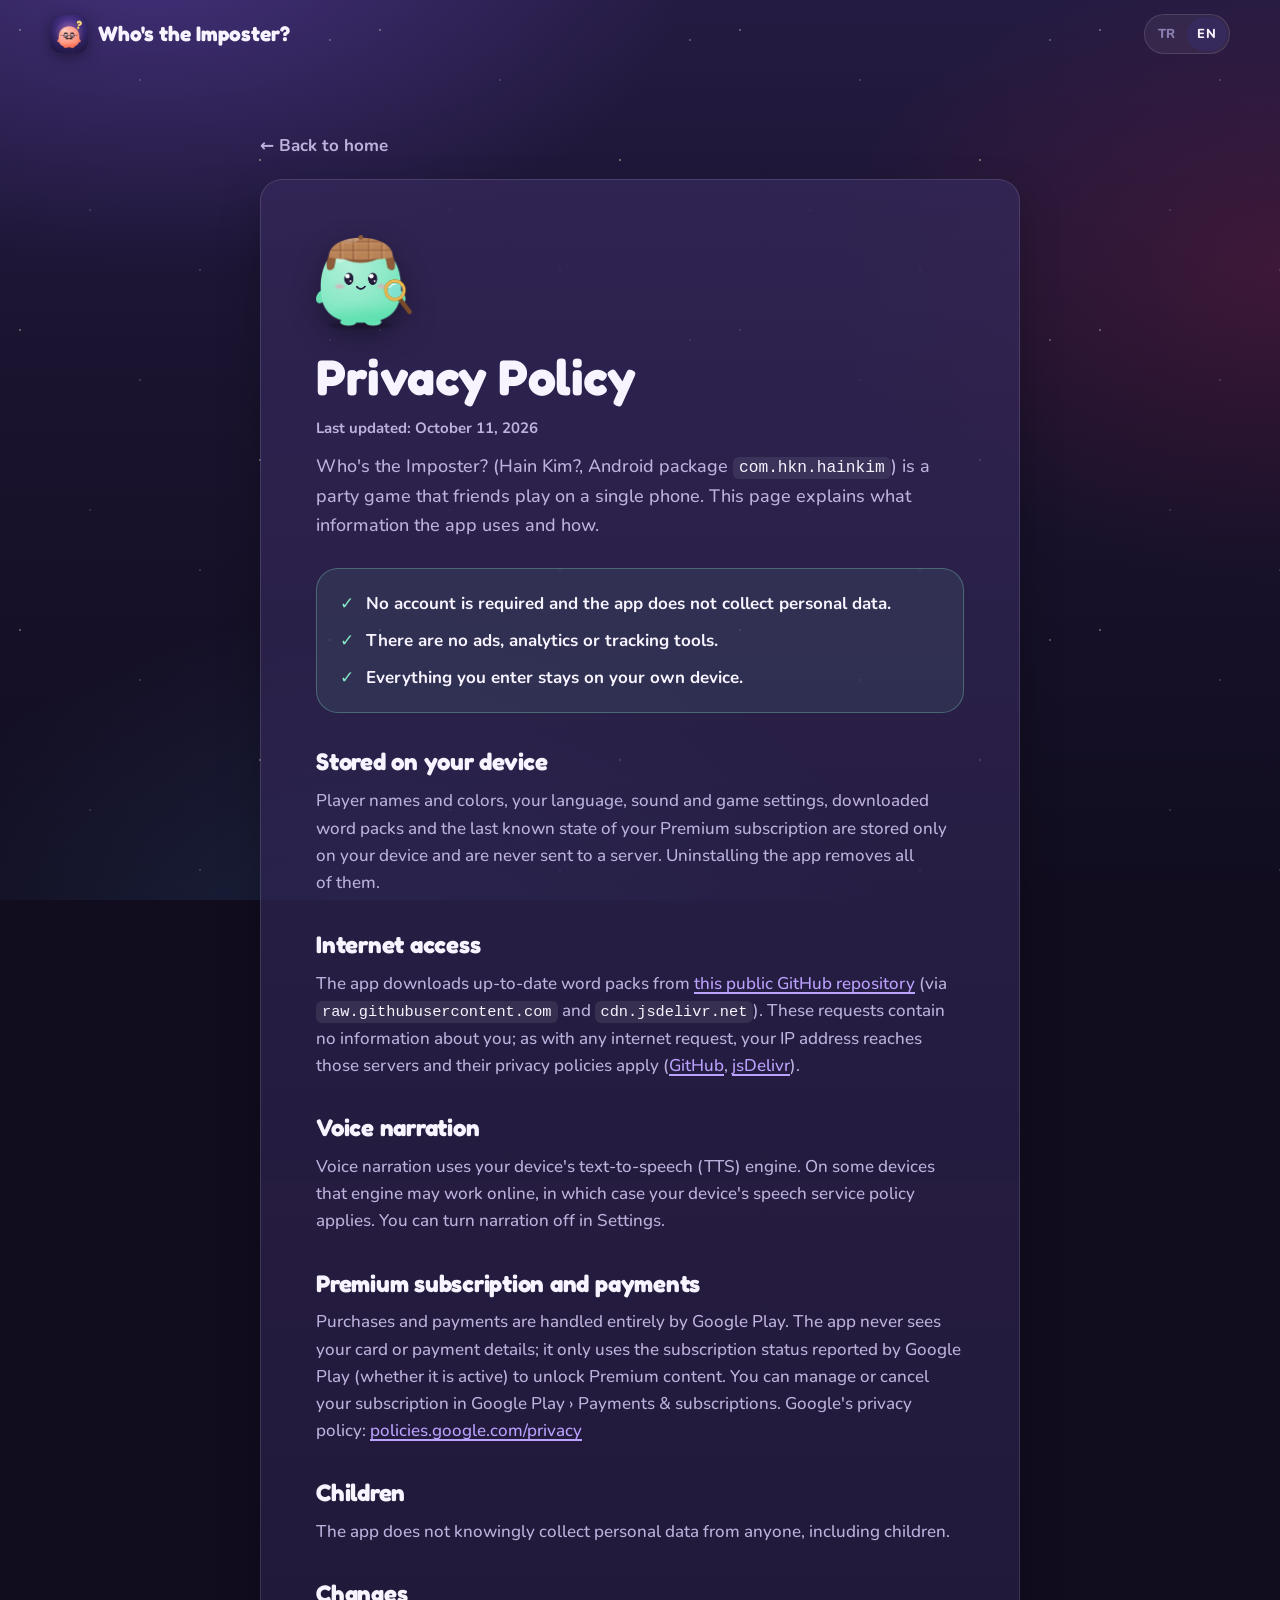
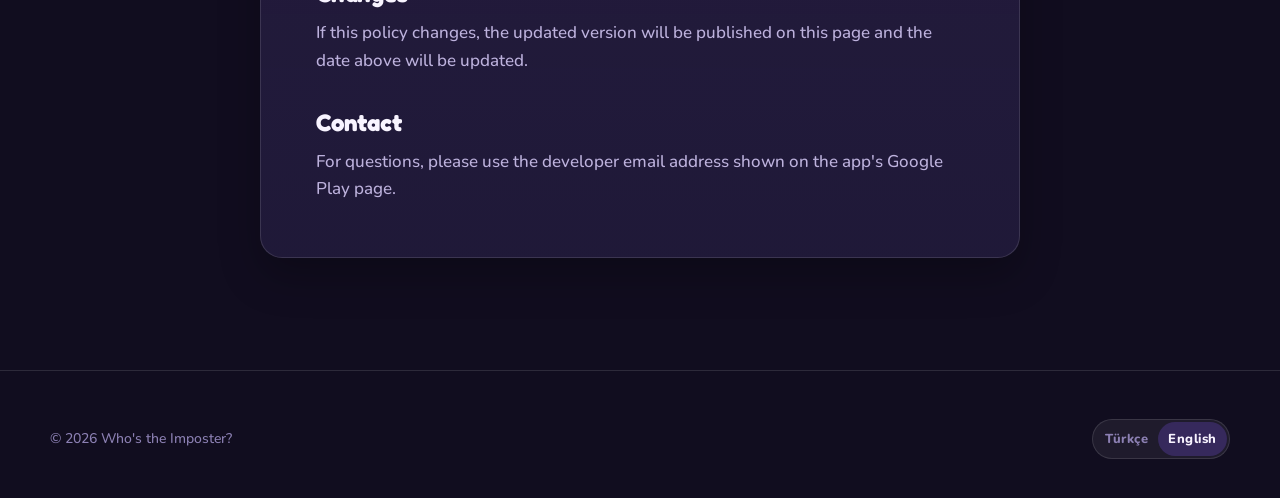
==== privacy/index.html @ 88e8c5e7 "Tanıtım sitesi: ana sayfa, gizlilik sayfası, TR/EN Co-Authored-By: Claude Opus 5.5 <noreply@anthropi" ====
<!doctype html>
<html lang="tr">
<head>
  <meta charset="utf-8">
  <meta name="viewport" content="width=device-width, initial-scale=1">
  <title>Gizlilik Politikası · Hain Kim?</title>
  <meta name="description" content="Hain Kim? (Who's the Imposter?) gizlilik politikası: hesap yok, reklam yok, takip yok; veriler yalnızca cihazınızda.">
  <meta name="theme-color" content="#19132e">
  <link rel="canonical" href="https://dumkof22.github.io/hainkim-kelimeler/privacy/">
  <link rel="icon" type="image/png" sizes="192x192" href="../assets/img/icon-192.png">
  <link rel="apple-touch-icon" href="../assets/img/icon-180.png">

  <!-- Dil seçimi: ana sayfadakiyle aynı (?lang= > kayıtlı tercih > tarayıcı dili). -->
  <script>
    (function () {
      var supported = ['tr', 'en'];
      var lang = new URLSearchParams(location.search).get('lang');
      if (supported.indexOf(lang) < 0) {
        try { lang = localStorage.getItem('hk-lang'); } catch (e) { lang = null; }
      }
      if (supported.indexOf(lang) < 0) {
        var prefs = navigator.languages || [navigator.language || ''];
        lang = prefs.some(function (l) { return /^tr\b/i.test(l); }) ? 'tr' : 'en';
      }
      var root = document.documentElement;
      root.classList.add('js');
      root.dataset.lang = lang;
      if (lang !== 'tr') root.classList.add('lang-pending');
    })();
  </script>

  <link rel="preconnect" href="https://fonts.googleapis.com">
  <link rel="preconnect" href="https://fonts.gstatic.com" crossorigin>
  <link rel="stylesheet" href="https://fonts.googleapis.com/css2?family=Fredoka:wght@500;600;700&family=Nunito:wght@500;600;700;800&display=swap">
  <link rel="stylesheet" href="../assets/css/base.css">
  <link rel="stylesheet" href="../assets/css/components.css">
  <link rel="stylesheet" href="../assets/css/privacy.css">
  <script type="module" src="../assets/js/main.js"></script>
</head>
<body data-title-key="privacyMetaTitle">
  <a class="skip-link" href="#main" data-i18n="skip">İçeriğe geç</a>

  <header class="nav" id="nav">
    <div class="container nav__inner">
      <a class="brand" href="../">
        <img src="../assets/img/icon-192.png" alt="" width="38" height="38">
        <span data-i18n="appName">Hain Kim?</span>
      </a>
      <div class="nav__actions">
        <div class="lang-switch" role="group" aria-label="Dil" data-i18n-attr="aria-label:langLabel">
          <button type="button" data-lang="tr" aria-pressed="true">TR</button>
          <button type="button" data-lang="en" aria-pressed="false">EN</button>
        </div>
      </div>
    </div>
  </header>

  <main id="main" class="container policy-wrap">
    <a class="policy__back" href="../" data-i18n="privacyBack">← Ana sayfaya dön</a>

    <!-- Metin PRIVACY.md ile aynı; birini değiştirirken diğerini de güncelleyin. -->
    <article class="card policy" lang="tr">
      <img class="policy__mascot" src="../assets/img/mascots/detective.webp" alt="" width="390" height="395">
      <h1>Gizlilik Politikası</h1>
      <p class="policy__updated">Son güncelleme: 11 Ekim 2026</p>
      <p class="policy__intro">Hain Kim? (Android paket adı <code>com.hkn.hainkim</code>), arkadaş gruplarının tek bir telefonla oynadığı bir parti oyunudur. Bu sayfa, uygulamanın hangi bilgileri nasıl kullandığını açıklar.</p>

      <ul class="policy__summary">
        <li>Hesap oluşturmanız gerekmez; uygulama sizden kişisel veri toplamaz.</li>
        <li>Reklam, analiz (analytics) ya da takip aracı yoktur.</li>
        <li>Girdiğiniz her şey yalnızca kendi cihazınızda kalır.</li>
      </ul>

      <h2>Cihazınızda saklananlar</h2>
      <p>Oyuncu adları ve renkleri, seçtiğiniz dil, ses ve oyun ayarları, indirilen kelime paketleri ve Premium aboneliğinizin son bilinen durumu yalnızca cihazınızda saklanır; hiçbir sunucuya gönderilmez. Uygulamayı silmek bu bilgilerin tamamını kaldırır.</p>

      <h2>İnternet bağlantısı</h2>
      <p>Uygulama güncel kelime paketlerini <a href="https://github.com/dumkof22/hainkim-kelimeler">herkese açık GitHub deposundan</a> (<code>raw.githubusercontent.com</code> ve <code>cdn.jsdelivr.net</code> üzerinden) indirir. Bu istekler sizinle ilgili hiçbir bilgi içermez; ancak her internet isteğinde olduğu gibi IP adresiniz bu sunuculara ulaşır ve onların gizlilik politikaları geçerlidir (<a href="https://docs.github.com/site-policy/privacy-policies/github-general-privacy-statement">GitHub</a>, <a href="https://www.jsdelivr.com/terms/privacy-policy-jsdelivr-net">jsDelivr</a>).</p>

      <h2>Sesli anlatım</h2>
      <p>Sesli anlatım, cihazınızdaki metin okuma (TTS) motorunu kullanır. Bazı cihazlarda bu motor internet üzerinden çalışabilir; bu durumda cihazınızın ses hizmetinin politikası geçerlidir. Sesli anlatımı Ayarlar'dan kapatabilirsiniz.</p>

      <h2>Premium abonelik ve ödemeler</h2>
      <p>Satın alma ve ödemeler tamamen Google Play tarafından işlenir. Uygulama kart ya da ödeme bilgilerinizi görmez; yalnızca Google Play'in bildirdiği abonelik durumunu (etkin olup olmadığını) kullanarak Premium içeriği açar. Aboneliğinizi Google Play › Ödemeler ve abonelikler bölümünden yönetebilir veya iptal edebilirsiniz. Google'ın gizlilik politikası: <a href="https://policies.google.com/privacy">policies.google.com/privacy</a></p>

      <h2>Çocuklar</h2>
      <p>Uygulama kimseden, çocuklar dahil, bilerek kişisel veri toplamaz.</p>

      <h2>Değişiklikler</h2>
      <p>Bu politika değişirse güncel hali bu sayfada yayımlanır ve yukarıdaki tarih yenilenir.</p>

      <h2>İletişim</h2>
      <p>Sorularınız için Google Play'deki uygulama sayfasında yer alan geliştirici e-posta adresine yazabilirsiniz.</p>
    </article>

    <article class="card policy" lang="en">
      <img class="policy__mascot" src="../assets/img/mascots/detective.webp" alt="" width="390" height="395">
      <h1>Privacy Policy</h1>
      <p class="policy__updated">Last updated: October 11, 2026</p>
      <p class="policy__intro">Who's the Imposter? (Hain Kim?, Android package <code>com.hkn.hainkim</code>) is a party game that friends play on a single phone. This page explains what information the app uses and how.</p>

      <ul class="policy__summary">
        <li>No account is required and the app does not collect personal data.</li>
        <li>There are no ads, analytics or tracking tools.</li>
        <li>Everything you enter stays on your own device.</li>
      </ul>

      <h2>Stored on your device</h2>
      <p>Player names and colors, your language, sound and game settings, downloaded word packs and the last known state of your Premium subscription are stored only on your device and are never sent to a server. Uninstalling the app removes all of them.</p>

      <h2>Internet access</h2>
      <p>The app downloads up-to-date word packs from <a href="https://github.com/dumkof22/hainkim-kelimeler">this public GitHub repository</a> (via <code>raw.githubusercontent.com</code> and <code>cdn.jsdelivr.net</code>). These requests contain no information about you; as with any internet request, your IP address reaches those servers and their privacy policies apply (<a href="https://docs.github.com/site-policy/privacy-policies/github-general-privacy-statement">GitHub</a>, <a href="https://www.jsdelivr.com/terms/privacy-policy-jsdelivr-net">jsDelivr</a>).</p>

      <h2>Voice narration</h2>
      <p>Voice narration uses your device's text-to-speech (TTS) engine. On some devices that engine may work online, in which case your device's speech service policy applies. You can turn narration off in Settings.</p>

      <h2>Premium subscription and payments</h2>
      <p>Purchases and payments are handled entirely by Google Play. The app never sees your card or payment details; it only uses the subscription status reported by Google Play (whether it is active) to unlock Premium content. You can manage or cancel your subscription in Google Play › Payments &amp; subscriptions. Google's privacy policy: <a href="https://policies.google.com/privacy">policies.google.com/privacy</a></p>

      <h2>Children</h2>
      <p>The app does not knowingly collect personal data from anyone, including children.</p>

      <h2>Changes</h2>
      <p>If this policy changes, the updated version will be published on this page and the date above will be updated.</p>

      <h2>Contact</h2>
      <p>For questions, please use the developer email address shown on the app's Google Play page.</p>
    </article>
  </main>

  <footer class="footer">
    <div class="container footer__bottom">
      <span>© 2026 <span data-i18n="appName">Hain Kim?</span></span>
      <div class="lang-switch" role="group" aria-label="Dil" data-i18n-attr="aria-label:langLabel">
        <button type="button" data-lang="tr" aria-pressed="true">Türkçe</button>
        <button type="button" data-lang="en" aria-pressed="false">English</button>
      </div>
    </div>
  </footer>
</body>
</html>
---- assets/css/base.css ----
/* Hain Kim? — temel stiller: renkler, yazı tipleri, zemin, butonlar.
   Renkler uygulamanın paletinden (lib/core/theme/app_colors.dart). */

:root {
  color-scheme: dark;

  --ink: #110d1f;
  --night: #19132e;
  --dusk: #241b42;
  --surface: #2a2149;
  --surface-high: #36295c;
  --outline: rgba(255, 255, 255, 0.12);
  --outline-strong: rgba(255, 255, 255, 0.2);

  --text: #f8f4ff;
  --muted: #bdb2dd;
  --faint: #8c80b3;
  --face-ink: #241b3a;

  --peach: #ff9a85;
  --peach-deep: #f2617a;
  --lilac: #bba2ff;
  --lilac-deep: #8b6cf0;
  --mint: #86e8c4;
  --mint-deep: #34c08f;
  --butter: #ffdc85;
  --butter-deep: #f2b33d;
  --sky: #94d6ff;
  --sky-deep: #4f9fef;
  --rose: #ff86a3;
  --blood: #f0506e;
  --blood-deep: #b21f45;
  --moon: #fff0c7;

  --title-gradient: linear-gradient(90deg, var(--peach), var(--butter) 50%, var(--lilac));

  --font-display: "Fredoka", "Nunito", system-ui, sans-serif;
  --font-body: "Nunito", system-ui, -apple-system, "Segoe UI", sans-serif;

  --radius-sm: 12px;
  --radius: 22px;
  --radius-lg: 32px;
  --gutter: clamp(16px, 4vw, 40px);
  --max: 1180px;
  --nav-h: 68px;
}

*,
*::before,
*::after {
  box-sizing: border-box;
}

html {
  scroll-behavior: smooth;
  scroll-padding-top: calc(var(--nav-h) + 12px);
  -webkit-text-size-adjust: 100%;
}

body {
  margin: 0;
  min-height: 100vh;
  background: var(--ink);
  color: var(--text);
  font-family: var(--font-body);
  font-size: 17px;
  font-weight: 500;
  line-height: 1.6;
  overflow-x: hidden;
  -webkit-font-smoothing: antialiased;
}

/* Gece gökyüzü: renkli sis + iki katman yıldız (biri hafifçe parıldar). */
body::before,
body::after {
  content: "";
  position: fixed;
  inset: 0;
  z-index: -1;
  pointer-events: none;
}

body::before {
  background:
    radial-gradient(60vw 50vh at 12% -5%, rgba(108, 76, 196, 0.42), transparent 70%),
    radial-gradient(50vw 50vh at 100% 30%, rgba(178, 31, 69, 0.22), transparent 70%),
    radial-gradient(60vw 60vh at 30% 110%, rgba(79, 159, 239, 0.16), transparent 70%),
    linear-gradient(180deg, var(--dusk) 0%, var(--night) 45%, var(--ink) 100%);
}

body::after {
  background-image:
    radial-gradient(1.2px 1.2px at 20px 30px, rgba(255, 255, 255, 0.7), transparent),
    radial-gradient(1px 1px at 140px 80px, rgba(255, 255, 255, 0.5), transparent),
    radial-gradient(1.4px 1.4px at 260px 160px, rgba(255, 240, 199, 0.8), transparent),
    radial-gradient(1px 1px at 90px 210px, rgba(255, 255, 255, 0.45), transparent),
    radial-gradient(1.2px 1.2px at 330px 40px, rgba(255, 255, 255, 0.6), transparent),
    radial-gradient(1px 1px at 200px 270px, rgba(187, 162, 255, 0.7), transparent);
  background-size: 360px 300px;
  animation: twinkle 6s ease-in-out infinite alternate;
}

@keyframes twinkle {
  from { opacity: 0.55; }
  to { opacity: 1; }
}

img {
  display: block;
  max-width: 100%;
  height: auto;
}

a {
  color: var(--lilac);
  text-decoration-thickness: 1.5px;
  text-underline-offset: 3px;
}

a:hover {
  color: var(--text);
}

:focus-visible {
  outline: 3px solid var(--butter);
  outline-offset: 3px;
  border-radius: 8px;
}

h1,
h2,
h3 {
  font-family: var(--font-display);
  font-weight: 700;
  line-height: 1.08;
  letter-spacing: -0.01em;
  margin: 0;
  text-wrap: balance;
}

p {
  margin: 0;
  text-wrap: pretty;
}

.container {
  width: 100%;
  max-width: calc(var(--max) + var(--gutter) * 2);
  margin-inline: auto;
  padding-inline: var(--gutter);
}

.gradient-text {
  background: var(--title-gradient);
  -webkit-background-clip: text;
  background-clip: text;
  color: transparent;
}

.skip-link {
  position: absolute;
  left: 12px;
  top: -60px;
  z-index: 100;
  padding: 10px 16px;
  border-radius: 999px;
  background: var(--butter);
  color: var(--face-ink);
  font-weight: 800;
}

.skip-link:focus {
  top: 12px;
}

.visually-hidden {
  position: absolute !important;
  width: 1px;
  height: 1px;
  overflow: hidden;
  clip: rect(0 0 0 0);
  white-space: nowrap;
}

/* ---------- Butonlar (uygulamadaki gibi alt kenarı kalın, basılınca iner) */

.btn {
  --btn-light: var(--peach);
  --btn-deep: var(--peach-deep);
  --btn-edge: #c4405d;
  display: inline-flex;
  align-items: center;
  justify-content: center;
  gap: 10px;
  min-height: 52px;
  padding: 0 24px;
  border: 0;
  border-radius: 999px;
  background: linear-gradient(180deg, var(--btn-light), var(--btn-deep));
  box-shadow: 0 5px 0 var(--btn-edge), 0 14px 30px rgba(242, 97, 122, 0.3);
  color: #fff;
  font-family: var(--font-display);
  font-size: 18px;
  font-weight: 600;
  line-height: 1;
  text-decoration: none;
  cursor: pointer;
  transition: transform 0.15s ease, box-shadow 0.15s ease, filter 0.15s ease;
}

.btn:hover {
  color: #fff;
  filter: brightness(1.06);
  transform: translateY(-1px);
}

.btn:active {
  transform: translateY(4px);
  box-shadow: 0 1px 0 var(--btn-edge), 0 6px 14px rgba(242, 97, 122, 0.25);
}

.btn svg {
  width: 20px;
  height: 20px;
  flex: none;
}

.btn--ghost {
  background: rgba(255, 255, 255, 0.06);
  box-shadow: inset 0 0 0 1.5px var(--outline-strong);
  color: var(--text);
}

.btn--ghost:hover {
  color: var(--text);
  background: rgba(255, 255, 255, 0.1);
}

.btn--ghost:active {
  box-shadow: inset 0 0 0 1.5px var(--outline-strong);
}

.btn--small {
  min-height: 40px;
  padding: 0 16px;
  font-size: 16px;
  box-shadow: 0 3px 0 var(--btn-edge);
}

.btn--small:active {
  transform: translateY(2px);
  box-shadow: 0 1px 0 var(--btn-edge);
}

/* ---------- Kaydırınca beliren bölümler (yalnızca JS varken gizlenir) */

.js .reveal {
  opacity: 0;
  transform: translateY(28px);
  transition: opacity 0.7s ease, transform 0.7s cubic-bezier(0.2, 0.8, 0.2, 1);
}

.js .reveal.is-visible {
  opacity: 1;
  transform: none;
}

/* İngilizce sayfa yüklenirken Türkçe metin bir an görünmesin; JS gelmezse
   1,2 sn sonra yine de açılır. */
html.lang-pending body {
  opacity: 0;
  animation: lang-fallback 0s linear 1.2s forwards;
}

@keyframes lang-fallback {
  to { opacity: 1; }
}

@media (prefers-reduced-motion: reduce) {
  html {
    scroll-behavior: auto;
  }

  *,
  *::before,
  *::after {
    animation-duration: 0.01ms !important;
    animation-iteration-count: 1 !important;
    transition-duration: 0.01ms !important;
  }

  .js .reveal {
    opacity: 1;
    transform: none;
  }
}
---- assets/css/components.css ----
/* Tekrar kullanılan parçalar: üst menü, dil seçici, telefon, çipler,
   bölüm başlıkları, maskotlar, alt bilgi. */

/* ---------- Üst menü */

.nav {
  position: sticky;
  top: 0;
  z-index: 50;
  height: var(--nav-h);
  transition: background-color 0.25s ease, box-shadow 0.25s ease;
}

.nav.is-scrolled {
  background: rgba(17, 13, 31, 0.78);
  box-shadow: 0 1px 0 var(--outline);
  -webkit-backdrop-filter: blur(14px) saturate(140%);
  backdrop-filter: blur(14px) saturate(140%);
}

.nav__inner {
  display: flex;
  align-items: center;
  gap: 20px;
  height: 100%;
}

.brand {
  display: inline-flex;
  align-items: center;
  gap: 10px;
  color: var(--text);
  text-decoration: none;
  font-family: var(--font-display);
  font-size: 21px;
  font-weight: 700;
  white-space: nowrap;
}

.brand img {
  width: 38px;
  height: 38px;
  border-radius: 11px;
  box-shadow: 0 4px 14px rgba(0, 0, 0, 0.35);
}

.nav__menu {
  margin-left: auto;
}

.nav__links {
  display: flex;
  gap: 4px;
  margin: 0;
  padding: 0;
  list-style: none;
}

.nav__links a {
  display: block;
  padding: 8px 12px;
  border-radius: 999px;
  color: var(--muted);
  font-weight: 700;
  font-size: 15px;
  text-decoration: none;
  transition: color 0.2s ease, background-color 0.2s ease;
}

.nav__links a:hover {
  color: var(--text);
  background: rgba(255, 255, 255, 0.06);
}

.nav__actions {
  display: flex;
  align-items: center;
  gap: 10px;
}

.brand + .nav__actions {
  margin-left: auto;
}

@media (max-width: 900px) {
  .nav__menu {
    display: none;
  }

  .nav__actions {
    margin-left: auto;
  }
}

@media (max-width: 480px) {
  .brand span {
    display: none;
  }

  .nav .btn--small {
    padding: 0 14px;
  }
}

/* ---------- Dil seçici */

.lang-switch {
  display: inline-flex;
  padding: 3px;
  border-radius: 999px;
  background: rgba(255, 255, 255, 0.06);
  box-shadow: inset 0 0 0 1px var(--outline);
}

.lang-switch button {
  min-width: 40px;
  min-height: 34px;
  padding: 0 10px;
  border: 0;
  border-radius: 999px;
  background: transparent;
  color: var(--faint);
  font: 800 13px/1 var(--font-body);
  letter-spacing: 0.04em;
  cursor: pointer;
  transition: color 0.2s ease, background-color 0.2s ease;
}

.lang-switch button:hover {
  color: var(--text);
}

.lang-switch button[aria-pressed="true"] {
  background: var(--surface-high);
  color: var(--text);
}

/* ---------- Telefon çerçevesi (ekran görüntüleri çerçevesiz üretilir) */

.phone {
  position: relative;
  width: var(--phone-w, 300px);
  max-width: 100%;
  aspect-ratio: 412 / 892;
  padding: calc(var(--phone-w, 300px) * 0.034);
  border-radius: calc(var(--phone-w, 300px) * 0.16);
  background: #0c0916;
  box-shadow:
    inset 0 0 0 2px rgba(187, 162, 255, 0.35),
    0 0 80px rgba(139, 108, 240, 0.32),
    0 30px 60px rgba(0, 0, 0, 0.55);
}

.phone__screen {
  position: relative;
  width: 100%;
  height: 100%;
  overflow: hidden;
  border-radius: calc(var(--phone-w, 300px) * 0.125);
  background: var(--night);
}

.phone__screen img {
  position: absolute;
  inset: 0;
  width: 100%;
  height: 100%;
  object-fit: cover;
  transition: opacity 0.5s ease, transform 0.6s ease;
}

.phone__screen img:not(.is-active) {
  opacity: 0;
  transform: scale(1.03);
}

/* Ön kamera deliği */
.phone__screen::after {
  content: "";
  position: absolute;
  top: 1.3%;
  left: 50%;
  width: 3%;
  aspect-ratio: 1;
  border-radius: 50%;
  background: #000;
  transform: translateX(-50%);
  z-index: 2;
}

.phone-dots {
  display: flex;
  justify-content: center;
  gap: 8px;
  margin-top: 22px;
}

.phone-dots button {
  width: 10px;
  height: 10px;
  padding: 0;
  border: 0;
  border-radius: 999px;
  background: var(--outline-strong);
  cursor: pointer;
  transition: width 0.3s ease, background-color 0.3s ease;
}

.phone-dots button[aria-current="true"] {
  width: 28px;
  background: var(--accent, var(--peach));
}

/* ---------- Bölüm başlığı */

.section {
  position: relative;
  padding-block: clamp(64px, 9vw, 112px);
}

.section-head {
  max-width: 720px;
  margin: 0 auto clamp(40px, 6vw, 64px);
  text-align: center;
}

.section-head h2 {
  font-size: clamp(34px, 5vw, 56px);
}

.section-head p {
  margin-top: 16px;
  color: var(--muted);
  font-size: clamp(17px, 1.6vw, 19px);
}

.eyebrow {
  display: inline-flex;
  align-items: center;
  gap: 8px;
  margin-bottom: 18px;
  padding: 7px 14px;
  border-radius: 999px;
  background: rgba(255, 220, 133, 0.1);
  box-shadow: inset 0 0 0 1px rgba(255, 220, 133, 0.28);
  color: var(--butter);
  font-size: 13px;
  font-weight: 800;
  letter-spacing: 0.08em;
  text-transform: uppercase;
}

/* ---------- Çipler ve kartlar */

.chip {
  display: inline-flex;
  align-items: center;
  gap: 6px;
  padding: 6px 12px;
  border-radius: 999px;
  background: rgba(255, 255, 255, 0.07);
  box-shadow: inset 0 0 0 1px var(--outline);
  color: var(--muted);
  font-size: 14px;
  font-weight: 700;
  white-space: nowrap;
}

.card {
  position: relative;
  border-radius: var(--radius);
  background: linear-gradient(180deg, rgba(54, 41, 92, 0.72), rgba(42, 33, 73, 0.6));
  box-shadow: inset 0 0 0 1px var(--outline), 0 18px 40px rgba(0, 0, 0, 0.25);
}

/* ---------- Maskotlar: hafifçe süzülür */

.mascot {
  position: absolute;
  width: var(--size, 140px);
  filter: drop-shadow(0 16px 22px rgba(0, 0, 0, 0.4));
  animation: float 5s ease-in-out infinite;
  animation-delay: var(--delay, 0s);
  pointer-events: none;
  user-select: none;
}

@keyframes float {
  0%,
  100% { translate: 0 0; rotate: var(--tilt, 0deg); }
  50% { translate: 0 -12px; rotate: calc(var(--tilt, 0deg) * -0.4); }
}

/* ---------- Alt bilgi */

.footer {
  padding-block: 48px 40px;
  border-top: 1px solid var(--outline);
  color: var(--faint);
  font-size: 15px;
}

.footer__inner {
  display: grid;
  grid-template-columns: 1.4fr 1fr;
  gap: 32px;
  align-items: start;
}

.footer__tagline {
  max-width: 380px;
  margin-top: 12px;
}

.footer__links {
  display: flex;
  flex-wrap: wrap;
  justify-content: flex-end;
  gap: 8px 22px;
  margin: 0;
  padding: 0;
  list-style: none;
}

.footer__links a {
  color: var(--muted);
  font-weight: 700;
  text-decoration: none;
}

.footer__links a:hover {
  color: var(--text);
}

.footer__bottom {
  display: flex;
  flex-wrap: wrap;
  justify-content: space-between;
  align-items: center;
  gap: 16px;
  margin-top: 36px;
  padding-top: 24px;
  border-top: 1px solid var(--outline);
  font-size: 14px;
}

@media (max-width: 720px) {
  .footer__inner {
    grid-template-columns: 1fr;
  }

  .footer__links {
    justify-content: flex-start;
  }
}
---- assets/css/privacy.css ----
/* Gizlilik politikası sayfası: okunaklı, tek sütun metin. */

.policy-wrap {
  display: flex;
  flex-direction: column;
  align-items: center;
  padding-block: clamp(32px, 6vw, 64px) clamp(64px, 9vw, 112px);
}

.policy {
  width: 100%;
  max-width: 760px;
  margin-inline: auto;
  padding: clamp(28px, 5vw, 56px);
}

/* JS varken yalnızca seçili dil görünür; yoksa iki dil alt alta. */
.js[data-lang="tr"] .policy[lang="en"],
.js[data-lang="en"] .policy[lang="tr"] {
  display: none;
}

html:not(.js) .policy + .policy {
  margin-top: 32px;
}

.policy__mascot {
  width: 96px;
  margin-bottom: 18px;
  filter: drop-shadow(0 10px 14px rgba(0, 0, 0, 0.35));
}

.policy h1 {
  font-size: clamp(34px, 5vw, 50px);
}

.policy__updated {
  margin-top: 10px;
  color: var(--faint);
  font-size: 15px;
  font-weight: 700;
}

.policy__intro {
  margin-top: 22px;
  color: var(--muted);
  font-size: 18px;
}

.policy__summary {
  display: grid;
  gap: 10px;
  margin: 28px 0 8px;
  padding: 22px 24px;
  border-radius: var(--radius);
  background: rgba(134, 232, 196, 0.08);
  box-shadow: inset 0 0 0 1px rgba(134, 232, 196, 0.3);
  list-style: none;
}

.policy__summary li {
  display: flex;
  gap: 12px;
  font-weight: 700;
}

.policy__summary li::before {
  content: "✓";
  flex: none;
  color: var(--mint);
  font-weight: 800;
}

.policy h2 {
  margin-top: 36px;
  font-size: 24px;
  color: var(--text);
}

.policy p {
  margin-top: 12px;
  color: var(--muted);
}

.policy code {
  padding: 2px 6px;
  border-radius: 6px;
  background: rgba(255, 255, 255, 0.08);
  color: var(--text);
  font-size: 0.9em;
}

.policy__back {
  width: min(100%, 760px);
  margin-bottom: 20px;
  color: var(--muted);
  font-weight: 700;
  text-decoration: none;
}

.policy__back:hover {
  color: var(--text);
}

.footer > .footer__bottom {
  margin-top: 0;
  padding-top: 0;
  border-top: 0;
}
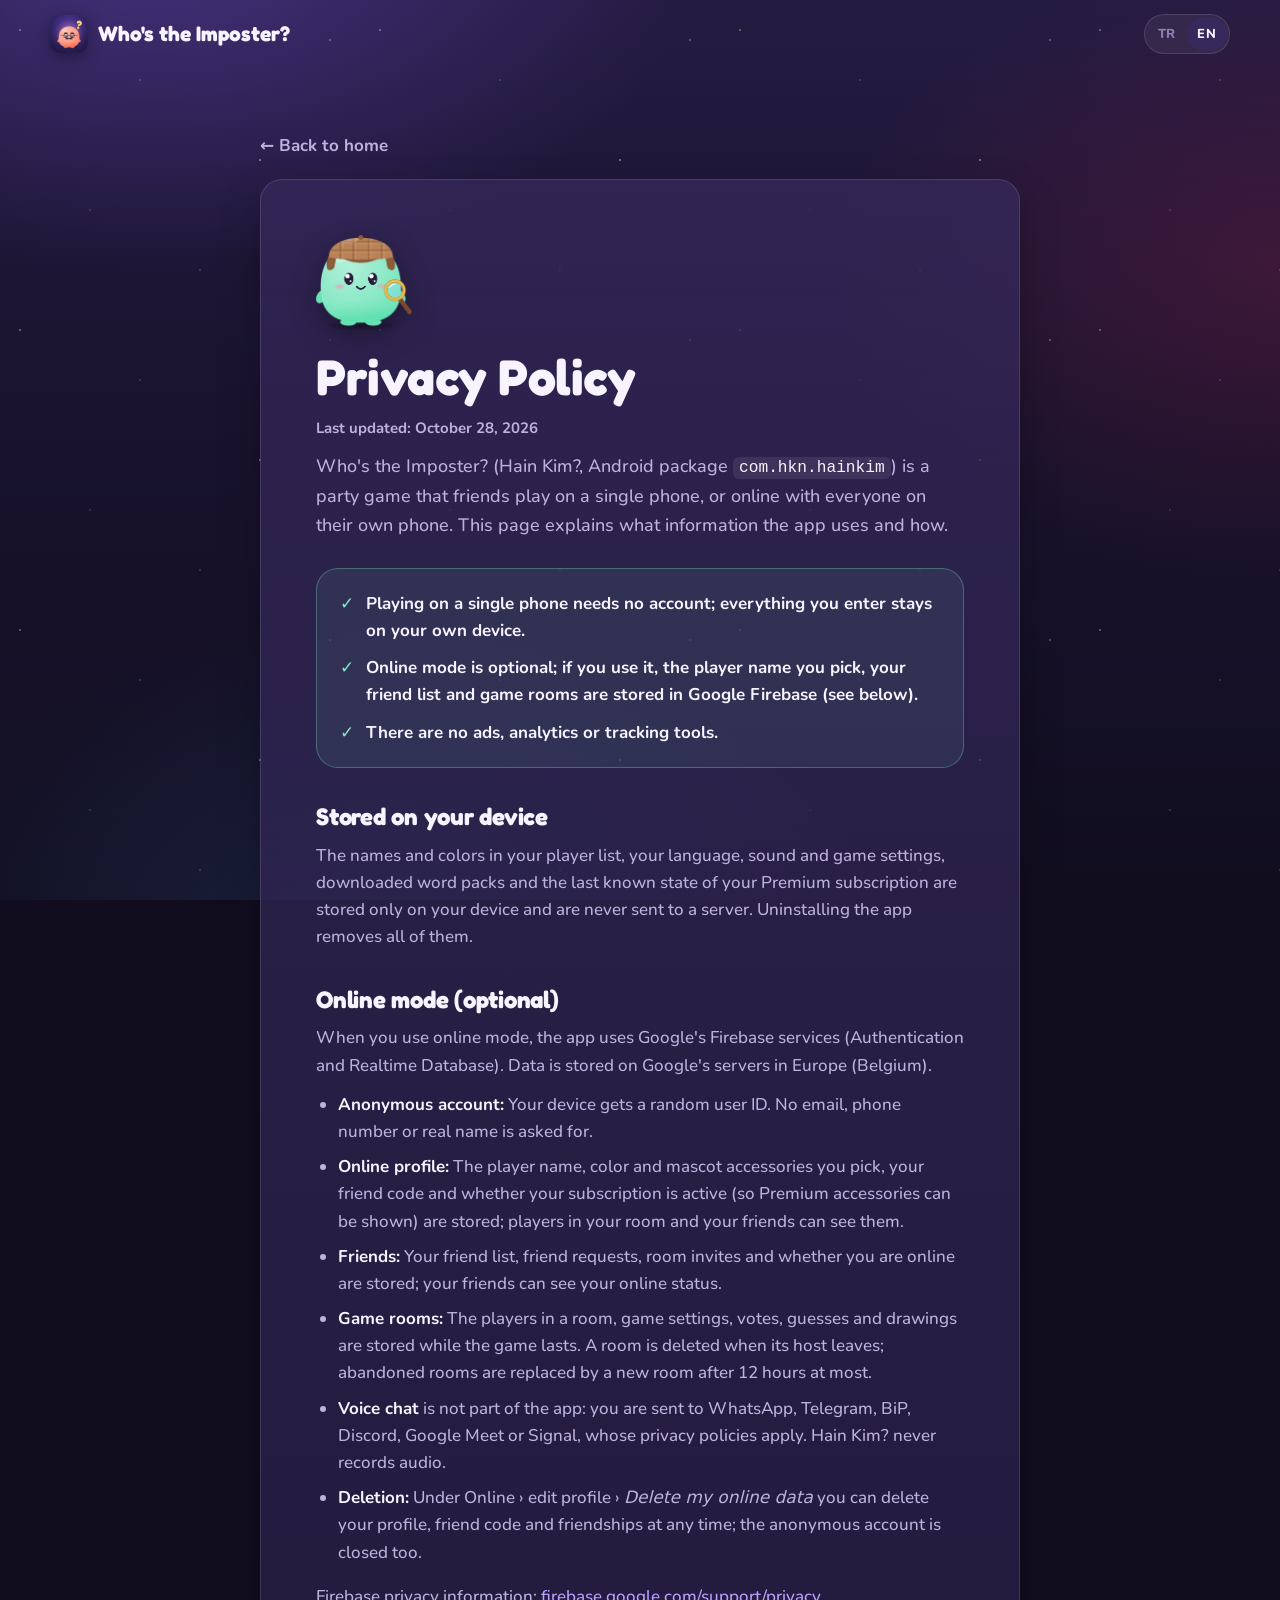
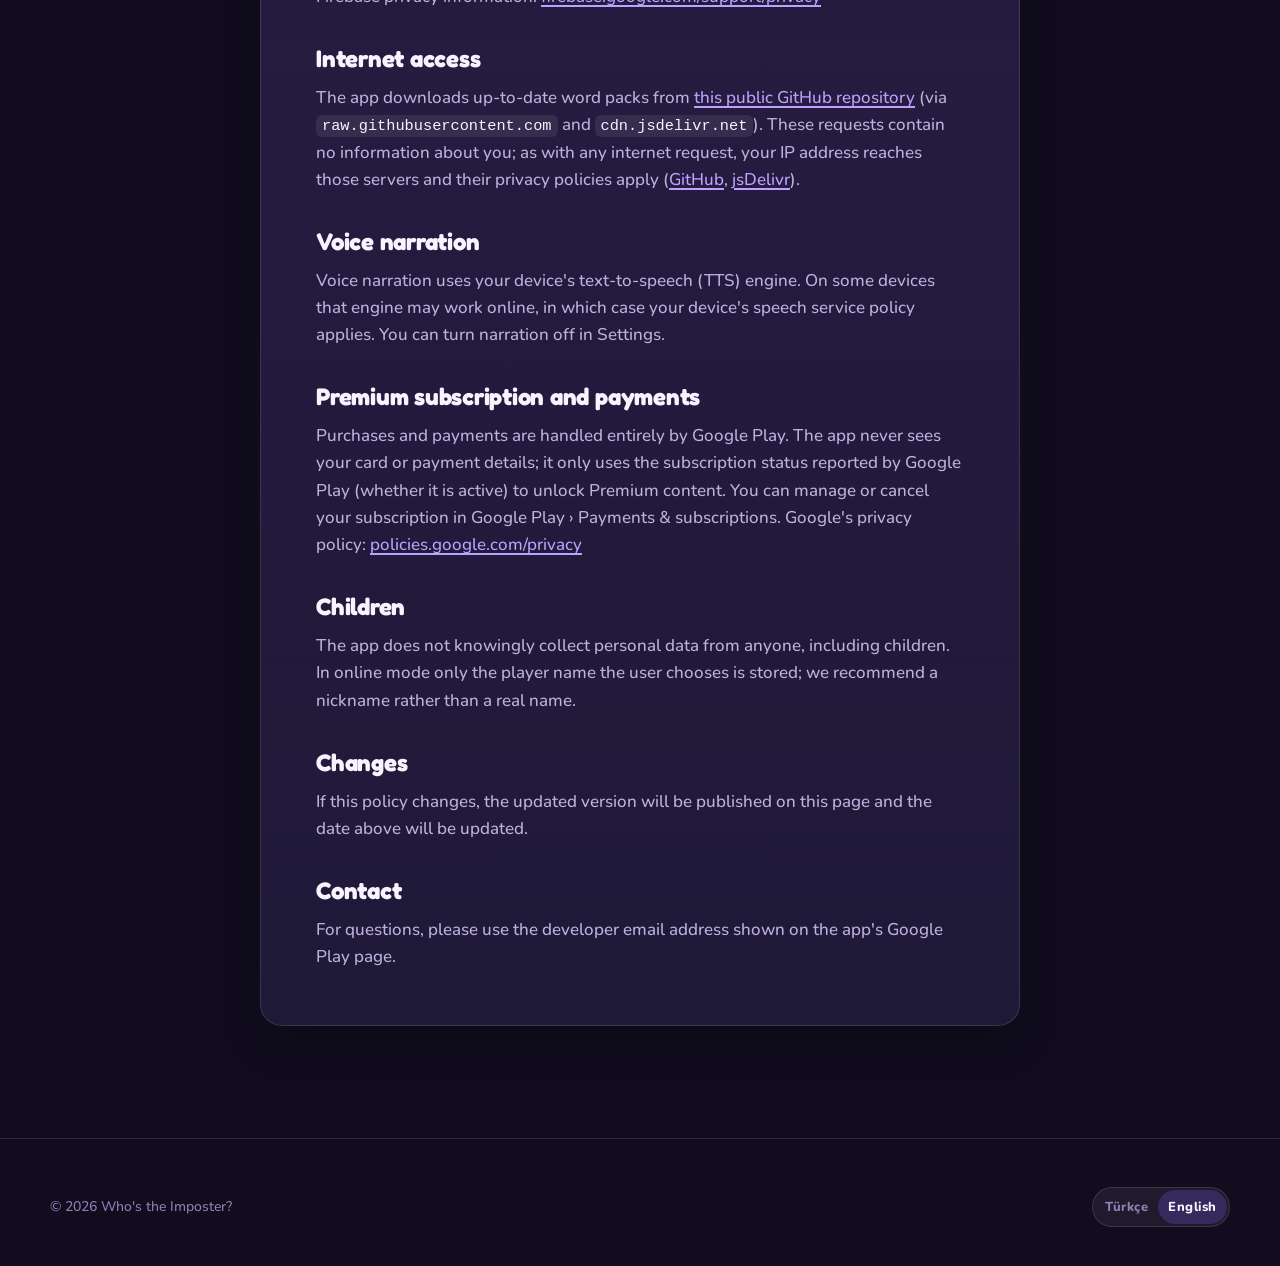
==== commit 2100d946: "Gizlilik politikası: online mod (Firebase) eklendi Co-Authored-By: Claude Opus 5.5 <noreply@anthropi" ====
--- a/privacy/index.html
+++ b/privacy/index.html
@@ -62,17 +62,29 @@
     <article class="card policy" lang="tr">
       <img class="policy__mascot" src="../assets/img/mascots/detective.webp" alt="" width="390" height="395">
       <h1>Gizlilik Politikası</h1>
-      <p class="policy__updated">Son güncelleme: 11 Ekim 2026</p>
-      <p class="policy__intro">Hain Kim? (Android paket adı <code>com.hkn.hainkim</code>), arkadaş gruplarının tek bir telefonla oynadığı bir parti oyunudur. Bu sayfa, uygulamanın hangi bilgileri nasıl kullandığını açıklar.</p>
+      <p class="policy__updated">Son güncelleme: 28 Ekim 2026</p>
+      <p class="policy__intro">Hain Kim? (Android paket adı <code>com.hkn.hainkim</code>), arkadaş gruplarının tek bir telefonla ya da online olarak herkesin kendi telefonundan oynadığı bir parti oyunudur. Bu sayfa, uygulamanın hangi bilgileri nasıl kullandığını açıklar.</p>
 
       <ul class="policy__summary">
-        <li>Hesap oluşturmanız gerekmez; uygulama sizden kişisel veri toplamaz.</li>
+        <li>Tek telefonla oynarken hesap gerekmez; girdiğiniz her şey yalnızca kendi cihazınızda kalır.</li>
+        <li>Online mod isteğe bağlıdır; kullanırsanız seçtiğiniz oyuncu adı, arkadaş listeniz ve oyun odaları Google Firebase'de saklanır (aşağıya bakın).</li>
         <li>Reklam, analiz (analytics) ya da takip aracı yoktur.</li>
-        <li>Girdiğiniz her şey yalnızca kendi cihazınızda kalır.</li>
       </ul>
 
       <h2>Cihazınızda saklananlar</h2>
-      <p>Oyuncu adları ve renkleri, seçtiğiniz dil, ses ve oyun ayarları, indirilen kelime paketleri ve Premium aboneliğinizin son bilinen durumu yalnızca cihazınızda saklanır; hiçbir sunucuya gönderilmez. Uygulamayı silmek bu bilgilerin tamamını kaldırır.</p>
+      <p>Oyuncu listesindeki adlar ve renkler, seçtiğiniz dil, ses ve oyun ayarları, indirilen kelime paketleri ve Premium aboneliğinizin son bilinen durumu yalnızca cihazınızda saklanır; hiçbir sunucuya gönderilmez. Uygulamayı silmek bu bilgilerin tamamını kaldırır.</p>
+
+      <h2>Online mod (isteğe bağlı)</h2>
+      <p>Online modu kullandığınızda uygulama Google'ın Firebase hizmetlerini (Authentication ve Realtime Database) kullanır. Veriler Google'ın Avrupa'daki (Belçika) sunucularında saklanır.</p>
+      <ul>
+        <li><strong>Anonim hesap:</strong> Cihazınıza rastgele bir kullanıcı kimliği verilir. E-posta, telefon numarası ya da gerçek ad istenmez.</li>
+        <li><strong>Online profil:</strong> Seçtiğiniz oyuncu adı, renk ve maskot süsleri, arkadaş kodunuz ve (Premium süslerin görünmesi için) aboneliğinizin etkin olup olmadığı saklanır; odadaki oyuncular ve arkadaşlarınız bunları görür.</li>
+        <li><strong>Arkadaşlar:</strong> Arkadaş listeniz, arkadaşlık istekleri, oda davetleri ve çevrimiçi olup olmadığınız saklanır; çevrimiçi durumunuzu arkadaşlarınız görür.</li>
+        <li><strong>Oyun odaları:</strong> Odadaki oyuncular, oyun ayarları, oylar, tahminler ve çizimler oyun süresince saklanır. Oda sahibi odadan çıkınca oda silinir; terk edilen odalar en geç 12 saat sonra yeni bir odayla değiştirilir.</li>
+        <li><strong>Sesli sohbet</strong> uygulamanın içinde değildir: WhatsApp, Telegram, BiP, Discord, Google Meet ya da Signal'e yönlendirilirsiniz ve o uygulamaların gizlilik politikaları geçerlidir. Hain Kim? ses kaydetmez.</li>
+        <li><strong>Silme:</strong> Online › profili düzenle › <em>Online verilerimi sil</em> ile profilinizi, arkadaş kodunuzu ve arkadaşlıklarınızı istediğiniz an silebilirsiniz; anonim hesap da kapatılır.</li>
+      </ul>
+      <p>Firebase'in gizlilik bilgileri: <a href="https://firebase.google.com/support/privacy">firebase.google.com/support/privacy</a></p>
 
       <h2>İnternet bağlantısı</h2>
       <p>Uygulama güncel kelime paketlerini <a href="https://github.com/dumkof22/hainkim-kelimeler">herkese açık GitHub deposundan</a> (<code>raw.githubusercontent.com</code> ve <code>cdn.jsdelivr.net</code> üzerinden) indirir. Bu istekler sizinle ilgili hiçbir bilgi içermez; ancak her internet isteğinde olduğu gibi IP adresiniz bu sunuculara ulaşır ve onların gizlilik politikaları geçerlidir (<a href="https://docs.github.com/site-policy/privacy-policies/github-general-privacy-statement">GitHub</a>, <a href="https://www.jsdelivr.com/terms/privacy-policy-jsdelivr-net">jsDelivr</a>).</p>
@@ -84,7 +96,7 @@
       <p>Satın alma ve ödemeler tamamen Google Play tarafından işlenir. Uygulama kart ya da ödeme bilgilerinizi görmez; yalnızca Google Play'in bildirdiği abonelik durumunu (etkin olup olmadığını) kullanarak Premium içeriği açar. Aboneliğinizi Google Play › Ödemeler ve abonelikler bölümünden yönetebilir veya iptal edebilirsiniz. Google'ın gizlilik politikası: <a href="https://policies.google.com/privacy">policies.google.com/privacy</a></p>
 
       <h2>Çocuklar</h2>
-      <p>Uygulama kimseden, çocuklar dahil, bilerek kişisel veri toplamaz.</p>
+      <p>Uygulama kimseden, çocuklar dahil, bilerek kişisel veri toplamaz. Online modda yalnızca kullanıcının kendi seçtiği oyuncu adı saklanır; gerçek ad yerine takma ad kullanılmasını öneririz.</p>
 
       <h2>Değişiklikler</h2>
       <p>Bu politika değişirse güncel hali bu sayfada yayımlanır ve yukarıdaki tarih yenilenir.</p>
@@ -96,17 +108,29 @@
     <article class="card policy" lang="en">
       <img class="policy__mascot" src="../assets/img/mascots/detective.webp" alt="" width="390" height="395">
       <h1>Privacy Policy</h1>
-      <p class="policy__updated">Last updated: October 11, 2026</p>
-      <p class="policy__intro">Who's the Imposter? (Hain Kim?, Android package <code>com.hkn.hainkim</code>) is a party game that friends play on a single phone. This page explains what information the app uses and how.</p>
+      <p class="policy__updated">Last updated: October 28, 2026</p>
+      <p class="policy__intro">Who's the Imposter? (Hain Kim?, Android package <code>com.hkn.hainkim</code>) is a party game that friends play on a single phone, or online with everyone on their own phone. This page explains what information the app uses and how.</p>
 
       <ul class="policy__summary">
-        <li>No account is required and the app does not collect personal data.</li>
+        <li>Playing on a single phone needs no account; everything you enter stays on your own device.</li>
+        <li>Online mode is optional; if you use it, the player name you pick, your friend list and game rooms are stored in Google Firebase (see below).</li>
         <li>There are no ads, analytics or tracking tools.</li>
-        <li>Everything you enter stays on your own device.</li>
       </ul>
 
       <h2>Stored on your device</h2>
-      <p>Player names and colors, your language, sound and game settings, downloaded word packs and the last known state of your Premium subscription are stored only on your device and are never sent to a server. Uninstalling the app removes all of them.</p>
+      <p>The names and colors in your player list, your language, sound and game settings, downloaded word packs and the last known state of your Premium subscription are stored only on your device and are never sent to a server. Uninstalling the app removes all of them.</p>
+
+      <h2>Online mode (optional)</h2>
+      <p>When you use online mode, the app uses Google's Firebase services (Authentication and Realtime Database). Data is stored on Google's servers in Europe (Belgium).</p>
+      <ul>
+        <li><strong>Anonymous account:</strong> Your device gets a random user ID. No email, phone number or real name is asked for.</li>
+        <li><strong>Online profile:</strong> The player name, color and mascot accessories you pick, your friend code and whether your subscription is active (so Premium accessories can be shown) are stored; players in your room and your friends can see them.</li>
+        <li><strong>Friends:</strong> Your friend list, friend requests, room invites and whether you are online are stored; your friends can see your online status.</li>
+        <li><strong>Game rooms:</strong> The players in a room, game settings, votes, guesses and drawings are stored while the game lasts. A room is deleted when its host leaves; abandoned rooms are replaced by a new room after 12 hours at most.</li>
+        <li><strong>Voice chat</strong> is not part of the app: you are sent to WhatsApp, Telegram, BiP, Discord, Google Meet or Signal, whose privacy policies apply. Hain Kim? never records audio.</li>
+        <li><strong>Deletion:</strong> Under Online › edit profile › <em>Delete my online data</em> you can delete your profile, friend code and friendships at any time; the anonymous account is closed too.</li>
+      </ul>
+      <p>Firebase privacy information: <a href="https://firebase.google.com/support/privacy">firebase.google.com/support/privacy</a></p>
 
       <h2>Internet access</h2>
       <p>The app downloads up-to-date word packs from <a href="https://github.com/dumkof22/hainkim-kelimeler">this public GitHub repository</a> (via <code>raw.githubusercontent.com</code> and <code>cdn.jsdelivr.net</code>). These requests contain no information about you; as with any internet request, your IP address reaches those servers and their privacy policies apply (<a href="https://docs.github.com/site-policy/privacy-policies/github-general-privacy-statement">GitHub</a>, <a href="https://www.jsdelivr.com/terms/privacy-policy-jsdelivr-net">jsDelivr</a>).</p>
@@ -118,7 +142,7 @@
       <p>Purchases and payments are handled entirely by Google Play. The app never sees your card or payment details; it only uses the subscription status reported by Google Play (whether it is active) to unlock Premium content. You can manage or cancel your subscription in Google Play › Payments &amp; subscriptions. Google's privacy policy: <a href="https://policies.google.com/privacy">policies.google.com/privacy</a></p>
 
       <h2>Children</h2>
-      <p>The app does not knowingly collect personal data from anyone, including children.</p>
+      <p>The app does not knowingly collect personal data from anyone, including children. In online mode only the player name the user chooses is stored; we recommend a nickname rather than a real name.</p>
 
       <h2>Changes</h2>
       <p>If this policy changes, the updated version will be published on this page and the date above will be updated.</p>
--- a/assets/css/privacy.css
+++ b/assets/css/privacy.css
@@ -82,6 +82,21 @@
   color: var(--muted);
 }
 
+/* Online mod gibi madde madde anlatılan bölümler. */
+.policy ul:not(.policy__summary) {
+  margin-top: 12px;
+  padding-inline-start: 22px;
+  color: var(--muted);
+}
+
+.policy ul:not(.policy__summary) li + li {
+  margin-top: 8px;
+}
+
+.policy strong {
+  color: var(--text);
+}
+
 .policy code {
   padding: 2px 6px;
   border-radius: 6px;
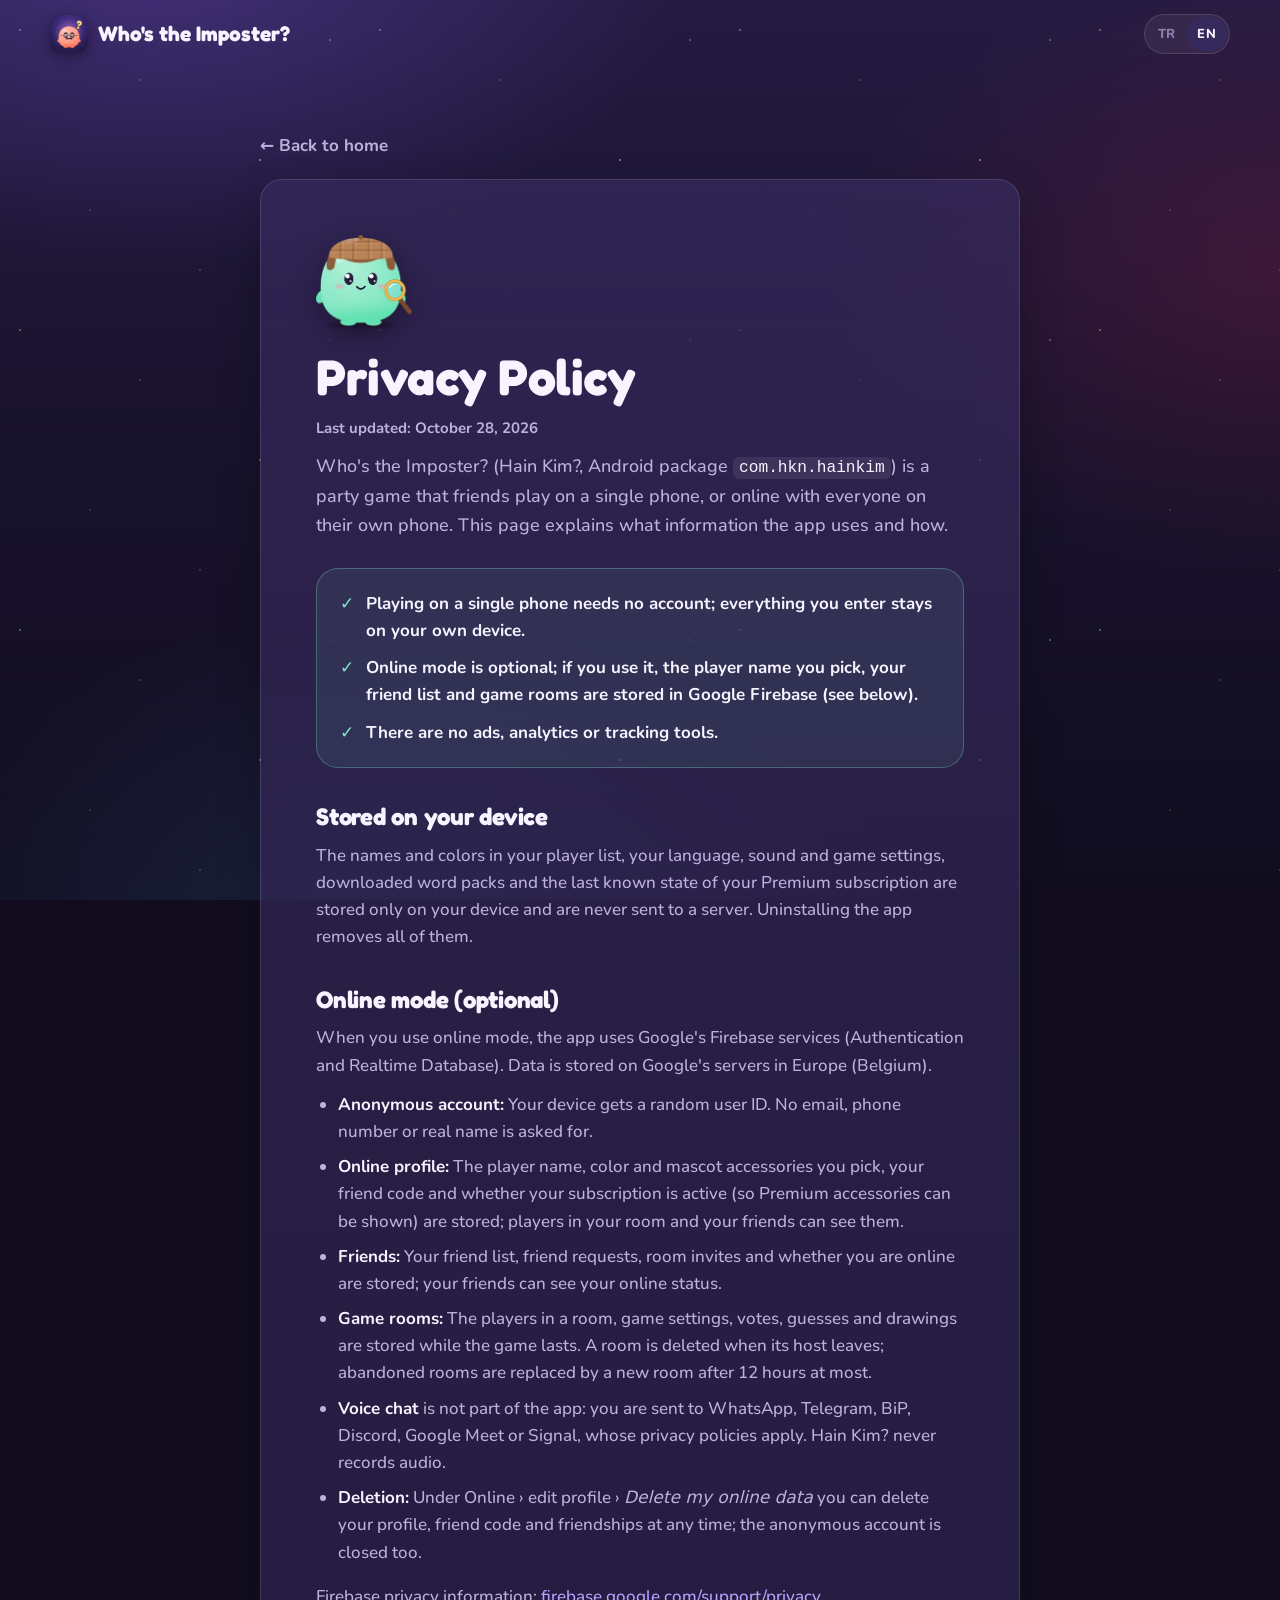
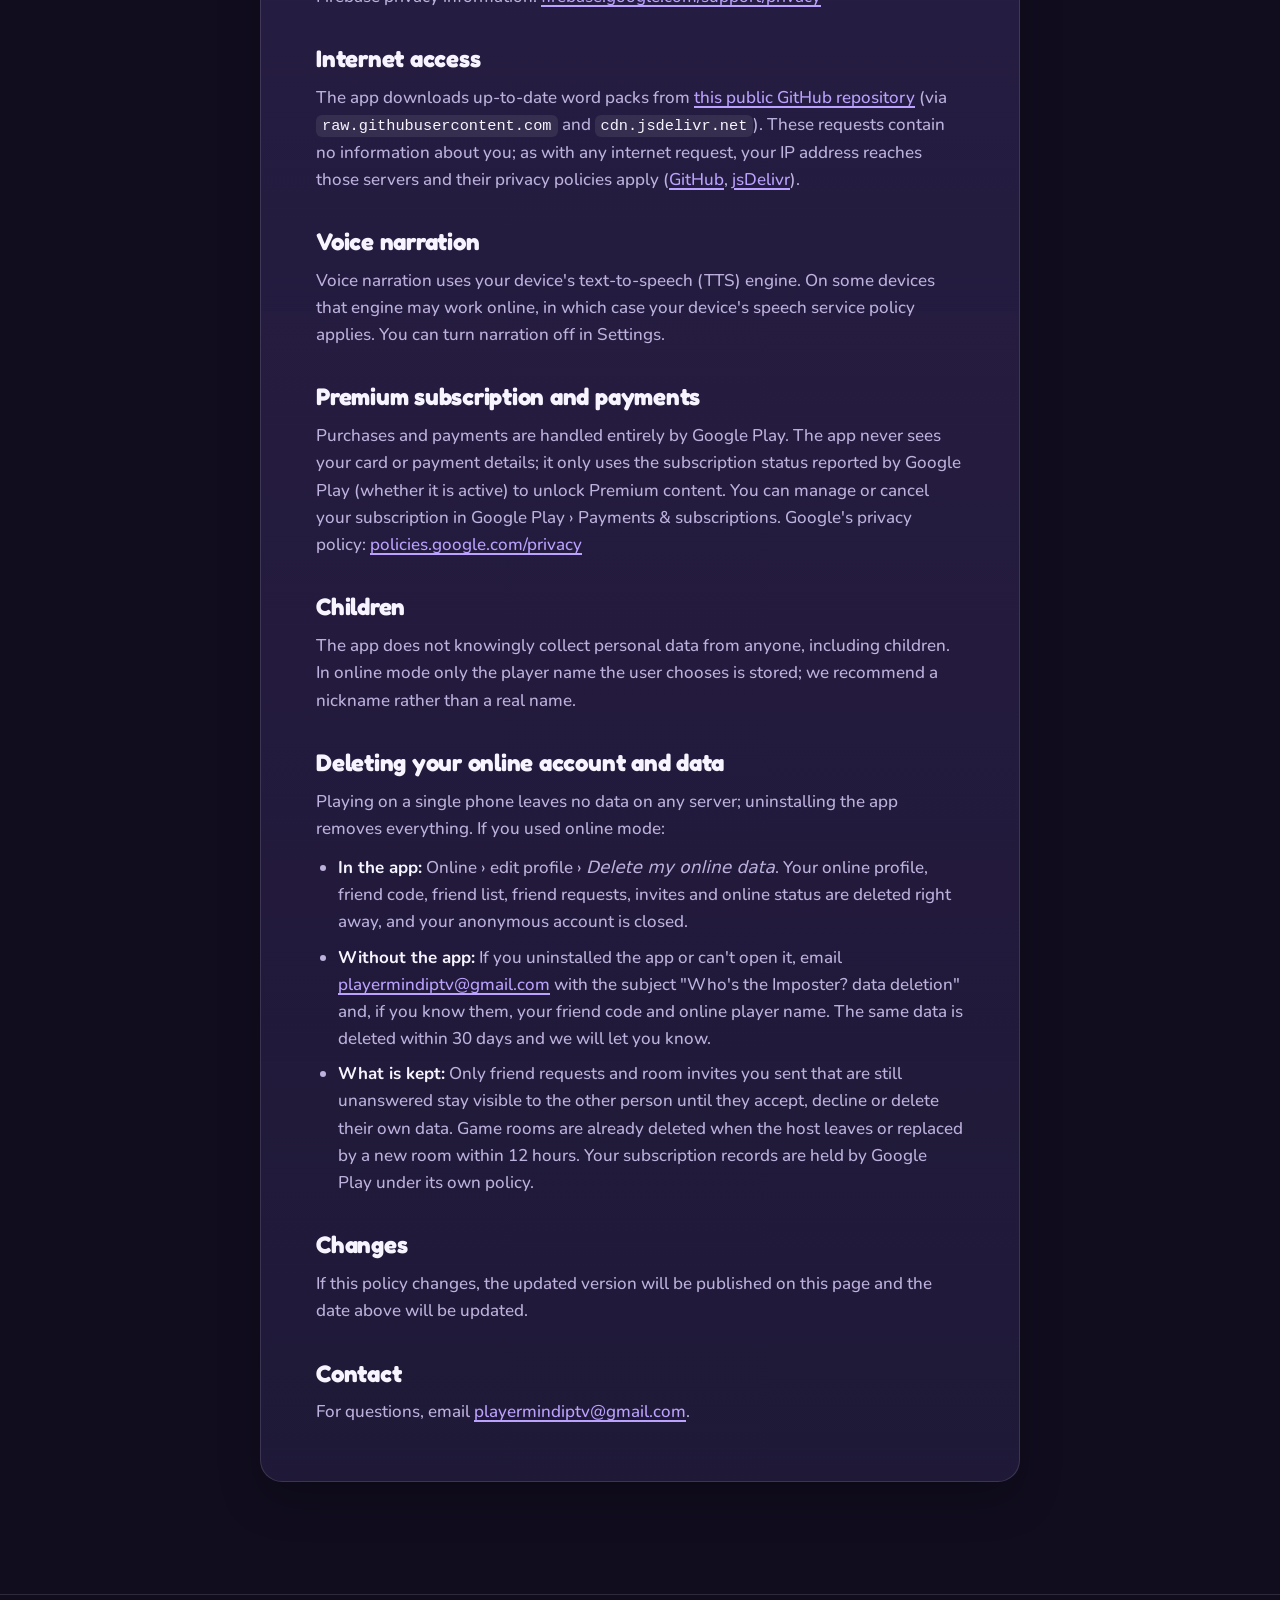
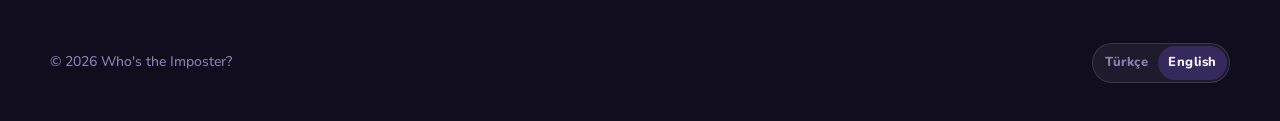
==== commit 0dbc558f: "Gizlilik: online hesap ve veri silme bölümü, iletişim e-postası; SSS güncellendi Co-Authored-By: Cla" ====
--- a/privacy/index.html
+++ b/privacy/index.html
@@ -4,7 +4,7 @@
   <meta charset="utf-8">
   <meta name="viewport" content="width=device-width, initial-scale=1">
   <title>Gizlilik Politikası · Hain Kim?</title>
-  <meta name="description" content="Hain Kim? (Who's the Imposter?) gizlilik politikası: hesap yok, reklam yok, takip yok; veriler yalnızca cihazınızda.">
+  <meta name="description" content="Hain Kim? (Who's the Imposter?) gizlilik politikası: reklam yok, takip yok; tek telefonda veriler yalnızca cihazınızda, online mod isteğe bağlı.">
   <meta name="theme-color" content="#19132e">
   <link rel="canonical" href="https://dumkof22.github.io/hainkim-kelimeler/privacy/">
   <link rel="icon" type="image/png" sizes="192x192" href="../assets/img/icon-192.png">
@@ -98,11 +98,19 @@
       <h2>Çocuklar</h2>
       <p>Uygulama kimseden, çocuklar dahil, bilerek kişisel veri toplamaz. Online modda yalnızca kullanıcının kendi seçtiği oyuncu adı saklanır; gerçek ad yerine takma ad kullanılmasını öneririz.</p>
 
+      <h2 id="hesap-silme">Online hesabınızı ve verilerinizi silme</h2>
+      <p>Tek telefonla oynarken sunucuda hiçbir veriniz olmaz; uygulamayı silmek her şeyi kaldırır. Online modu kullandıysanız:</p>
+      <ul>
+        <li><strong>Uygulamadan:</strong> Online › profili düzenle › <em>Online verilerimi sil</em>. Online profiliniz, arkadaş kodunuz, arkadaş listeniz, arkadaşlık istekleriniz, davetleriniz ve çevrimiçi durumunuz hemen silinir; anonim hesabınız kapatılır.</li>
+        <li><strong>Uygulama olmadan:</strong> Uygulamayı kaldırdıysanız ya da açamıyorsanız <a href="mailto:playermindiptv@gmail.com?subject=Hain%20Kim%3F%20veri%20silme">playermindiptv@gmail.com</a> adresine "Hain Kim? veri silme" konulu bir e-posta gönderin; biliyorsanız arkadaş kodunuzu ve online oyuncu adınızı yazın. Aynı veriler en geç 30 gün içinde silinir ve size bildirilir.</li>
+        <li><strong>Saklanmaya devam eden:</strong> Yalnızca başkalarına gönderdiğiniz ve henüz yanıtlanmamış arkadaşlık istekleri ile oda davetleri, karşı taraf kabul edene, reddedene ya da kendi verilerini silene kadar onda görünür. Oyun odaları zaten oda sahibi çıkınca silinir ya da en geç 12 saat içinde yeni bir odayla değiştirilir. Abonelik kayıtlarınızı Google Play tutar; bunlar için Google Play'in kendi politikası geçerlidir.</li>
+      </ul>
+
       <h2>Değişiklikler</h2>
       <p>Bu politika değişirse güncel hali bu sayfada yayımlanır ve yukarıdaki tarih yenilenir.</p>
 
       <h2>İletişim</h2>
-      <p>Sorularınız için Google Play'deki uygulama sayfasında yer alan geliştirici e-posta adresine yazabilirsiniz.</p>
+      <p>Sorularınız için <a href="mailto:playermindiptv@gmail.com">playermindiptv@gmail.com</a> adresine yazabilirsiniz.</p>
     </article>
 
     <article class="card policy" lang="en">
@@ -144,11 +152,19 @@
       <h2>Children</h2>
       <p>The app does not knowingly collect personal data from anyone, including children. In online mode only the player name the user chooses is stored; we recommend a nickname rather than a real name.</p>
 
+      <h2 id="delete-account">Deleting your online account and data</h2>
+      <p>Playing on a single phone leaves no data on any server; uninstalling the app removes everything. If you used online mode:</p>
+      <ul>
+        <li><strong>In the app:</strong> Online › edit profile › <em>Delete my online data</em>. Your online profile, friend code, friend list, friend requests, invites and online status are deleted right away, and your anonymous account is closed.</li>
+        <li><strong>Without the app:</strong> If you uninstalled the app or can't open it, email <a href="mailto:playermindiptv@gmail.com?subject=Who's%20the%20Imposter%3F%20data%20deletion">playermindiptv@gmail.com</a> with the subject "Who's the Imposter? data deletion" and, if you know them, your friend code and online player name. The same data is deleted within 30 days and we will let you know.</li>
+        <li><strong>What is kept:</strong> Only friend requests and room invites you sent that are still unanswered stay visible to the other person until they accept, decline or delete their own data. Game rooms are already deleted when the host leaves or replaced by a new room within 12 hours. Your subscription records are held by Google Play under its own policy.</li>
+      </ul>
+
       <h2>Changes</h2>
       <p>If this policy changes, the updated version will be published on this page and the date above will be updated.</p>
 
       <h2>Contact</h2>
-      <p>For questions, please use the developer email address shown on the app's Google Play page.</p>
+      <p>For questions, email <a href="mailto:playermindiptv@gmail.com">playermindiptv@gmail.com</a>.</p>
     </article>
   </main>
 
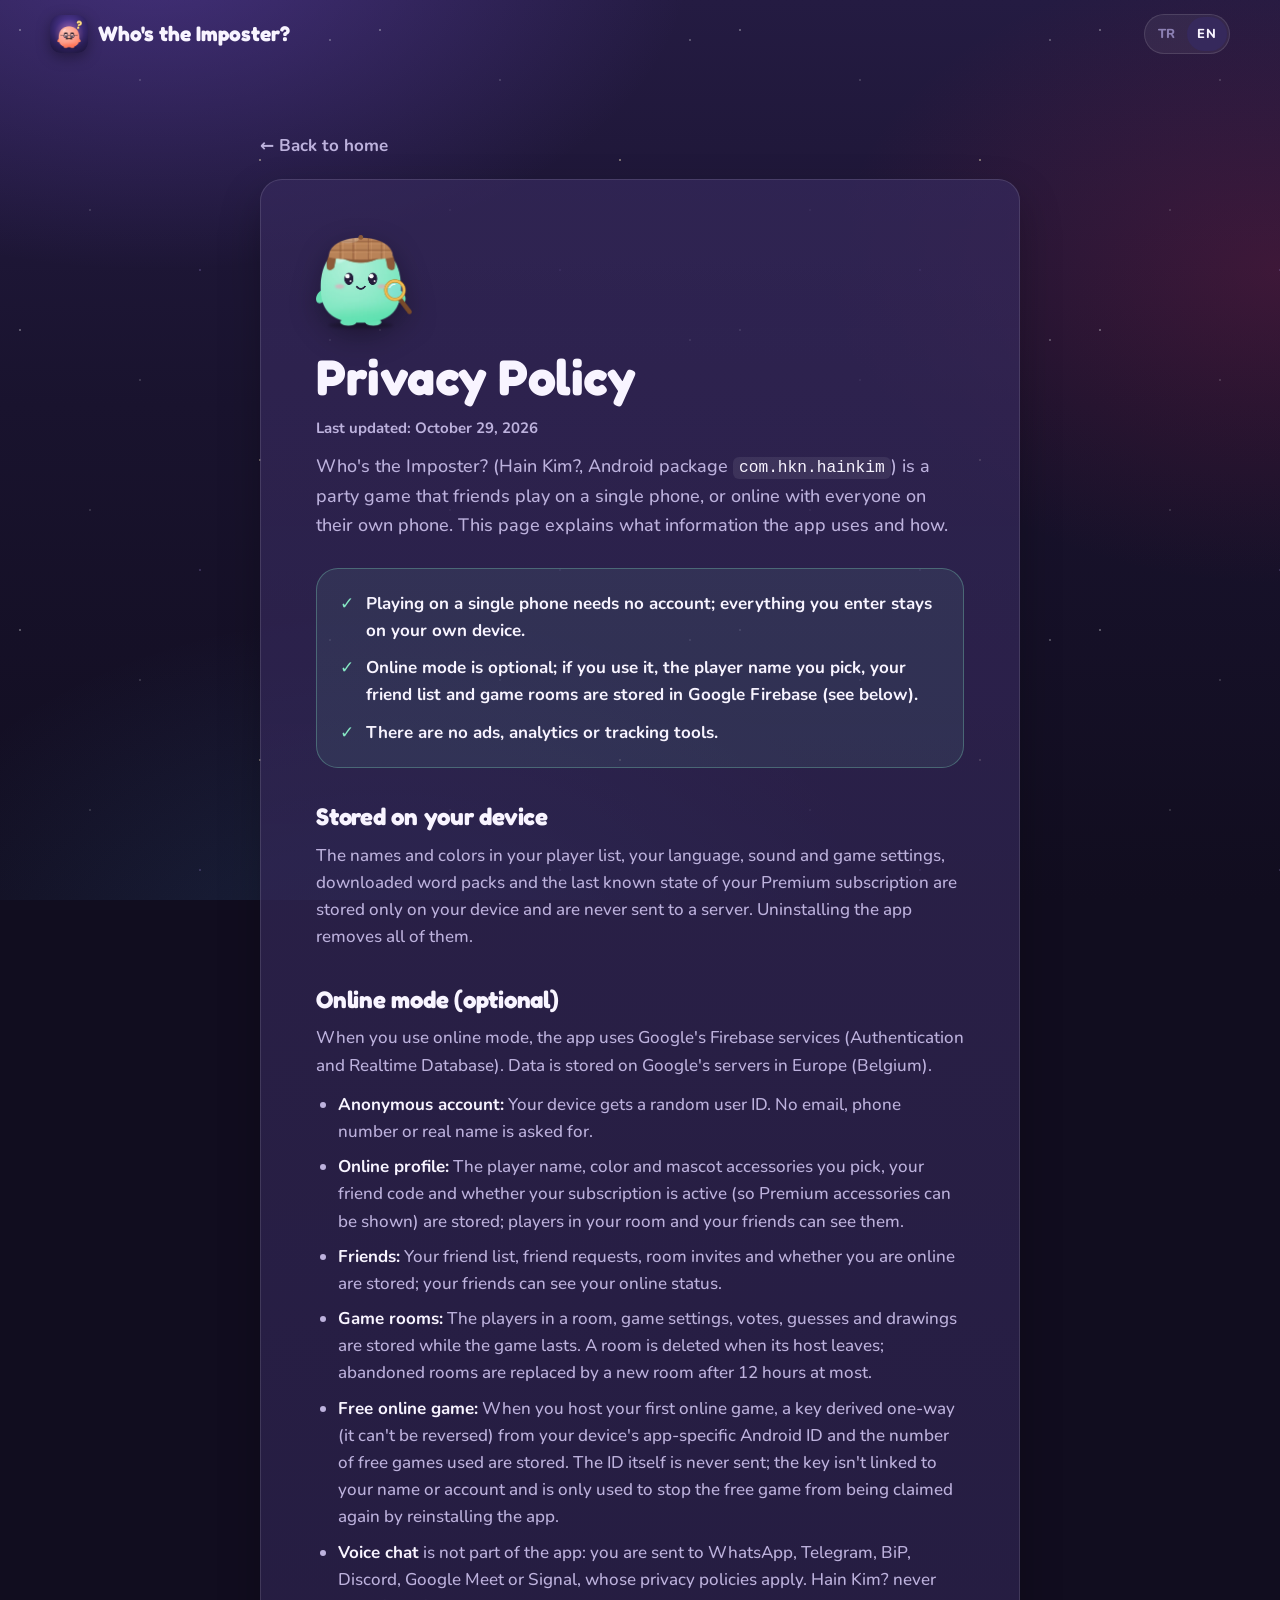
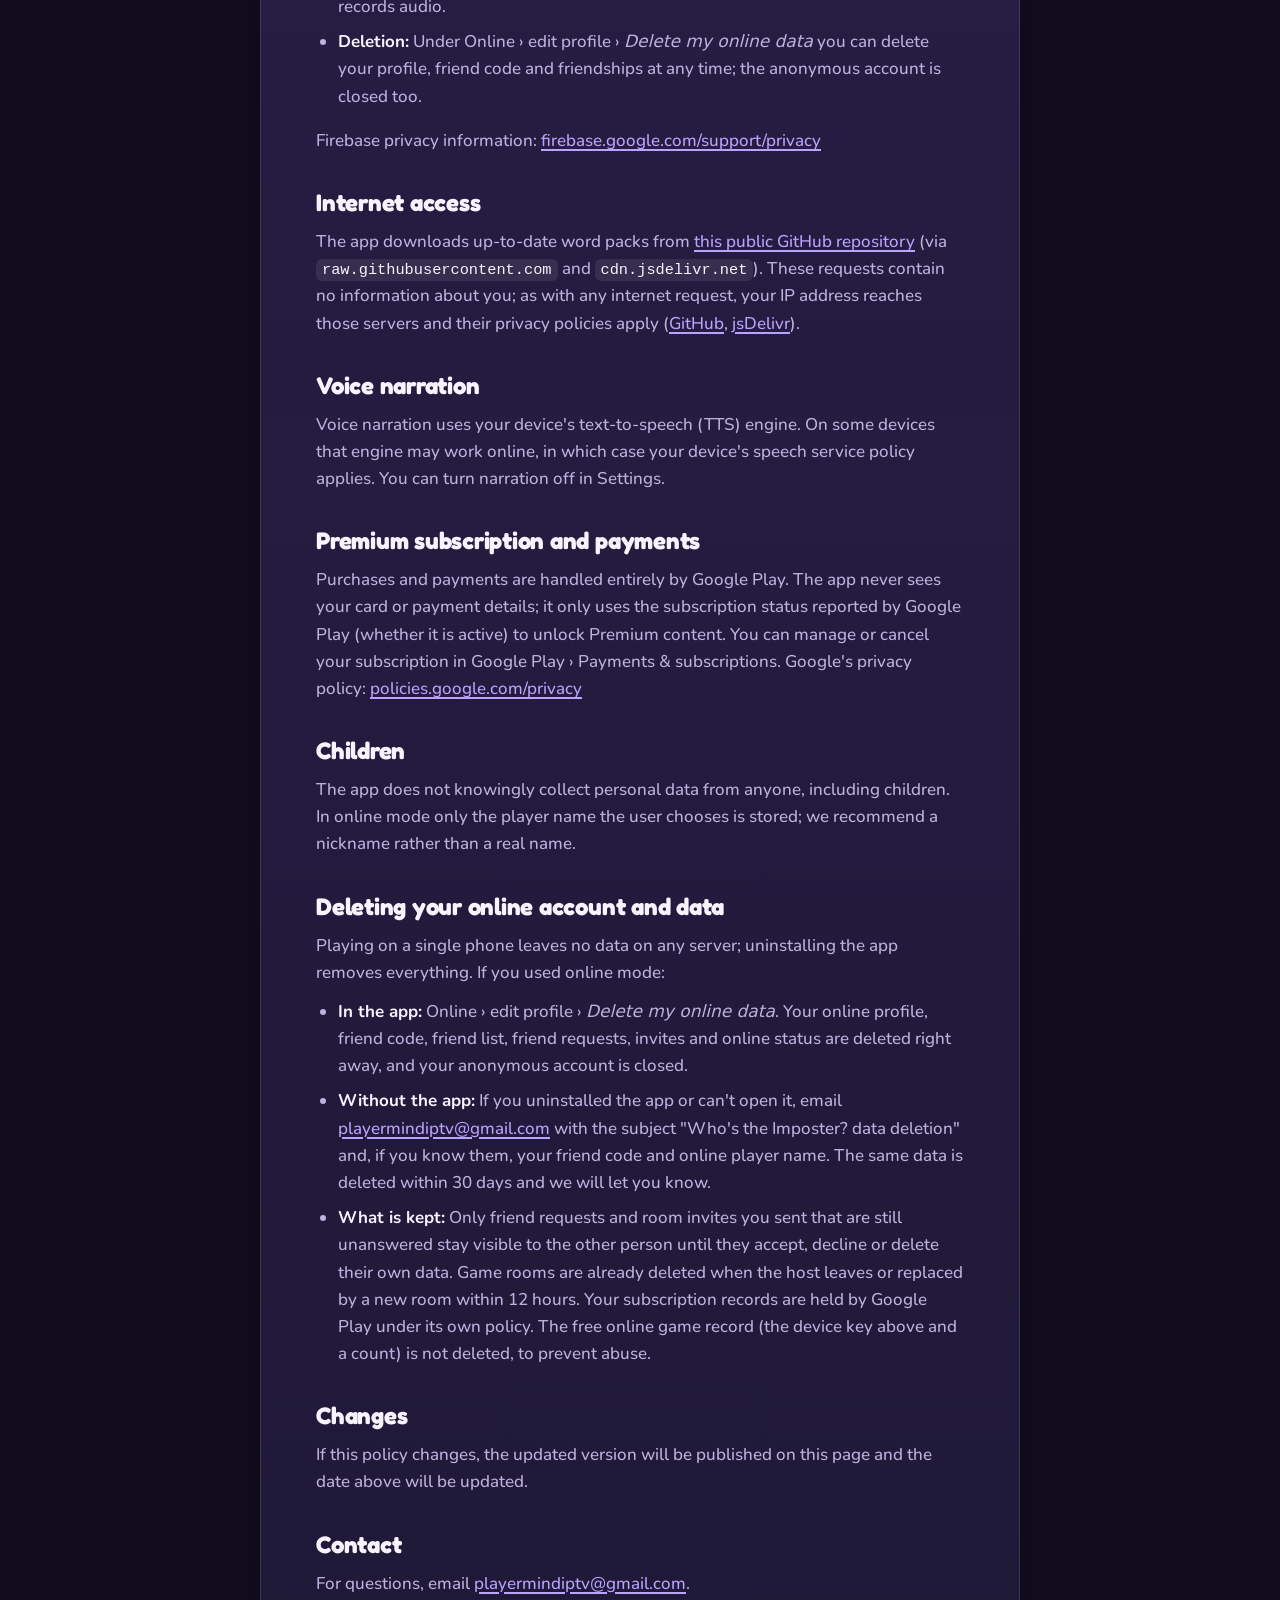
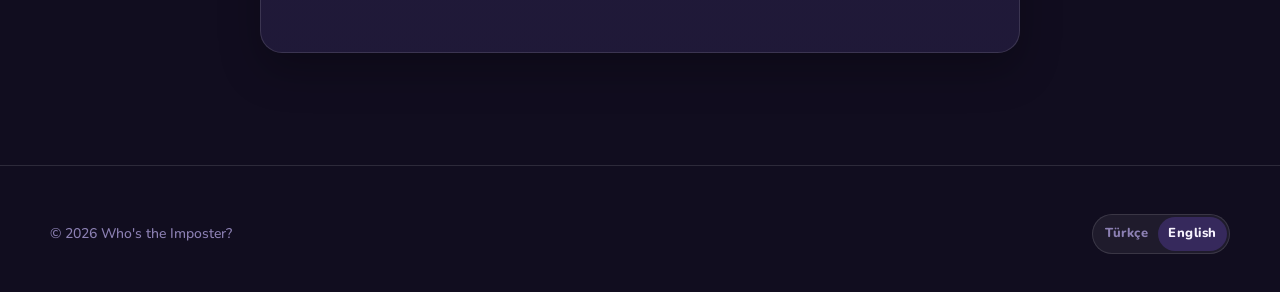
==== commit 175024e5: "Site: online mod, iki planda 3 gün deneme, 880 kelime; gizlilik: cihaz anahtarı Ana sayfaya online o" ====
--- a/privacy/index.html
+++ b/privacy/index.html
@@ -62,7 +62,7 @@
     <article class="card policy" lang="tr">
       <img class="policy__mascot" src="../assets/img/mascots/detective.webp" alt="" width="390" height="395">
       <h1>Gizlilik Politikası</h1>
-      <p class="policy__updated">Son güncelleme: 28 Ekim 2026</p>
+      <p class="policy__updated">Son güncelleme: 29 Ekim 2026</p>
       <p class="policy__intro">Hain Kim? (Android paket adı <code>com.hkn.hainkim</code>), arkadaş gruplarının tek bir telefonla ya da online olarak herkesin kendi telefonundan oynadığı bir parti oyunudur. Bu sayfa, uygulamanın hangi bilgileri nasıl kullandığını açıklar.</p>
 
       <ul class="policy__summary">
@@ -81,6 +81,7 @@
         <li><strong>Online profil:</strong> Seçtiğiniz oyuncu adı, renk ve maskot süsleri, arkadaş kodunuz ve (Premium süslerin görünmesi için) aboneliğinizin etkin olup olmadığı saklanır; odadaki oyuncular ve arkadaşlarınız bunları görür.</li>
         <li><strong>Arkadaşlar:</strong> Arkadaş listeniz, arkadaşlık istekleri, oda davetleri ve çevrimiçi olup olmadığınız saklanır; çevrimiçi durumunuzu arkadaşlarınız görür.</li>
         <li><strong>Oyun odaları:</strong> Odadaki oyuncular, oyun ayarları, oylar, tahminler ve çizimler oyun süresince saklanır. Oda sahibi odadan çıkınca oda silinir; terk edilen odalar en geç 12 saat sonra yeni bir odayla değiştirilir.</li>
+        <li><strong>Ücretsiz online oyun:</strong> İlk online oyununuzu kurduğunuzda, cihazınızın bu uygulamaya özel Android kimliğinden tek yönlü olarak (geri çevrilemeyecek şekilde) türetilen bir anahtar ve kullanılan ücretsiz oyun sayısı saklanır. Kimliğin kendisi gönderilmez; anahtar adınıza ya da hesabınıza bağlanmaz ve yalnızca uygulamayı silip yeniden yükleyerek ücretsiz oyunun tekrar alınmasını önlemek için kullanılır.</li>
         <li><strong>Sesli sohbet</strong> uygulamanın içinde değildir: WhatsApp, Telegram, BiP, Discord, Google Meet ya da Signal'e yönlendirilirsiniz ve o uygulamaların gizlilik politikaları geçerlidir. Hain Kim? ses kaydetmez.</li>
         <li><strong>Silme:</strong> Online › profili düzenle › <em>Online verilerimi sil</em> ile profilinizi, arkadaş kodunuzu ve arkadaşlıklarınızı istediğiniz an silebilirsiniz; anonim hesap da kapatılır.</li>
       </ul>
@@ -103,7 +104,7 @@
       <ul>
         <li><strong>Uygulamadan:</strong> Online › profili düzenle › <em>Online verilerimi sil</em>. Online profiliniz, arkadaş kodunuz, arkadaş listeniz, arkadaşlık istekleriniz, davetleriniz ve çevrimiçi durumunuz hemen silinir; anonim hesabınız kapatılır.</li>
         <li><strong>Uygulama olmadan:</strong> Uygulamayı kaldırdıysanız ya da açamıyorsanız <a href="mailto:playermindiptv@gmail.com?subject=Hain%20Kim%3F%20veri%20silme">playermindiptv@gmail.com</a> adresine "Hain Kim? veri silme" konulu bir e-posta gönderin; biliyorsanız arkadaş kodunuzu ve online oyuncu adınızı yazın. Aynı veriler en geç 30 gün içinde silinir ve size bildirilir.</li>
-        <li><strong>Saklanmaya devam eden:</strong> Yalnızca başkalarına gönderdiğiniz ve henüz yanıtlanmamış arkadaşlık istekleri ile oda davetleri, karşı taraf kabul edene, reddedene ya da kendi verilerini silene kadar onda görünür. Oyun odaları zaten oda sahibi çıkınca silinir ya da en geç 12 saat içinde yeni bir odayla değiştirilir. Abonelik kayıtlarınızı Google Play tutar; bunlar için Google Play'in kendi politikası geçerlidir.</li>
+        <li><strong>Saklanmaya devam eden:</strong> Yalnızca başkalarına gönderdiğiniz ve henüz yanıtlanmamış arkadaşlık istekleri ile oda davetleri, karşı taraf kabul edene, reddedene ya da kendi verilerini silene kadar onda görünür. Oyun odaları zaten oda sahibi çıkınca silinir ya da en geç 12 saat içinde yeni bir odayla değiştirilir. Abonelik kayıtlarınızı Google Play tutar; bunlar için Google Play'in kendi politikası geçerlidir. Ücretsiz online oyun kaydı (yukarıdaki cihaz anahtarı ve sayı) kötüye kullanımı önlemek için silinmez.</li>
       </ul>
 
       <h2>Değişiklikler</h2>
@@ -116,7 +117,7 @@
     <article class="card policy" lang="en">
       <img class="policy__mascot" src="../assets/img/mascots/detective.webp" alt="" width="390" height="395">
       <h1>Privacy Policy</h1>
-      <p class="policy__updated">Last updated: October 28, 2026</p>
+      <p class="policy__updated">Last updated: October 29, 2026</p>
       <p class="policy__intro">Who's the Imposter? (Hain Kim?, Android package <code>com.hkn.hainkim</code>) is a party game that friends play on a single phone, or online with everyone on their own phone. This page explains what information the app uses and how.</p>
 
       <ul class="policy__summary">
@@ -135,6 +136,7 @@
         <li><strong>Online profile:</strong> The player name, color and mascot accessories you pick, your friend code and whether your subscription is active (so Premium accessories can be shown) are stored; players in your room and your friends can see them.</li>
         <li><strong>Friends:</strong> Your friend list, friend requests, room invites and whether you are online are stored; your friends can see your online status.</li>
         <li><strong>Game rooms:</strong> The players in a room, game settings, votes, guesses and drawings are stored while the game lasts. A room is deleted when its host leaves; abandoned rooms are replaced by a new room after 12 hours at most.</li>
+        <li><strong>Free online game:</strong> When you host your first online game, a key derived one-way (it can't be reversed) from your device's app-specific Android ID and the number of free games used are stored. The ID itself is never sent; the key isn't linked to your name or account and is only used to stop the free game from being claimed again by reinstalling the app.</li>
         <li><strong>Voice chat</strong> is not part of the app: you are sent to WhatsApp, Telegram, BiP, Discord, Google Meet or Signal, whose privacy policies apply. Hain Kim? never records audio.</li>
         <li><strong>Deletion:</strong> Under Online › edit profile › <em>Delete my online data</em> you can delete your profile, friend code and friendships at any time; the anonymous account is closed too.</li>
       </ul>
@@ -157,7 +159,7 @@
       <ul>
         <li><strong>In the app:</strong> Online › edit profile › <em>Delete my online data</em>. Your online profile, friend code, friend list, friend requests, invites and online status are deleted right away, and your anonymous account is closed.</li>
         <li><strong>Without the app:</strong> If you uninstalled the app or can't open it, email <a href="mailto:playermindiptv@gmail.com?subject=Who's%20the%20Imposter%3F%20data%20deletion">playermindiptv@gmail.com</a> with the subject "Who's the Imposter? data deletion" and, if you know them, your friend code and online player name. The same data is deleted within 30 days and we will let you know.</li>
-        <li><strong>What is kept:</strong> Only friend requests and room invites you sent that are still unanswered stay visible to the other person until they accept, decline or delete their own data. Game rooms are already deleted when the host leaves or replaced by a new room within 12 hours. Your subscription records are held by Google Play under its own policy.</li>
+        <li><strong>What is kept:</strong> Only friend requests and room invites you sent that are still unanswered stay visible to the other person until they accept, decline or delete their own data. Game rooms are already deleted when the host leaves or replaced by a new room within 12 hours. Your subscription records are held by Google Play under its own policy. The free online game record (the device key above and a count) is not deleted, to prevent abuse.</li>
       </ul>
 
       <h2>Changes</h2>
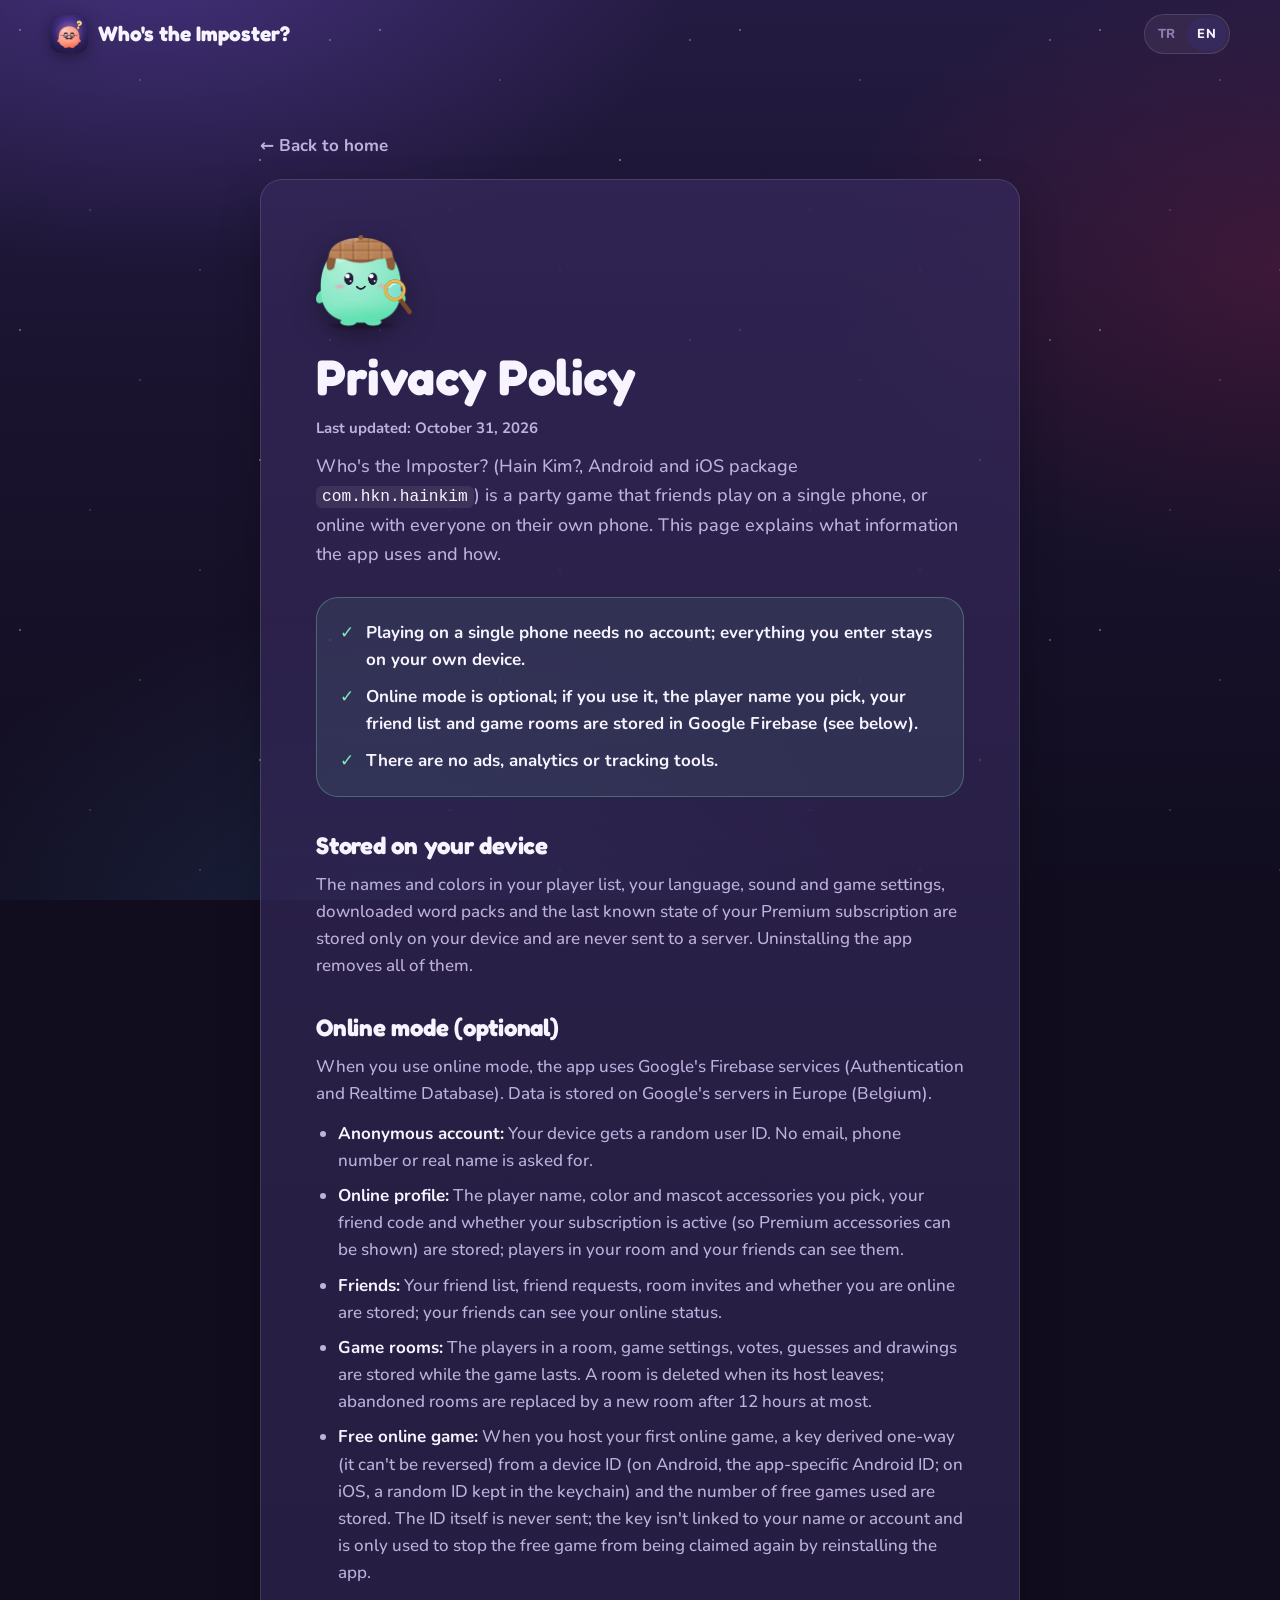
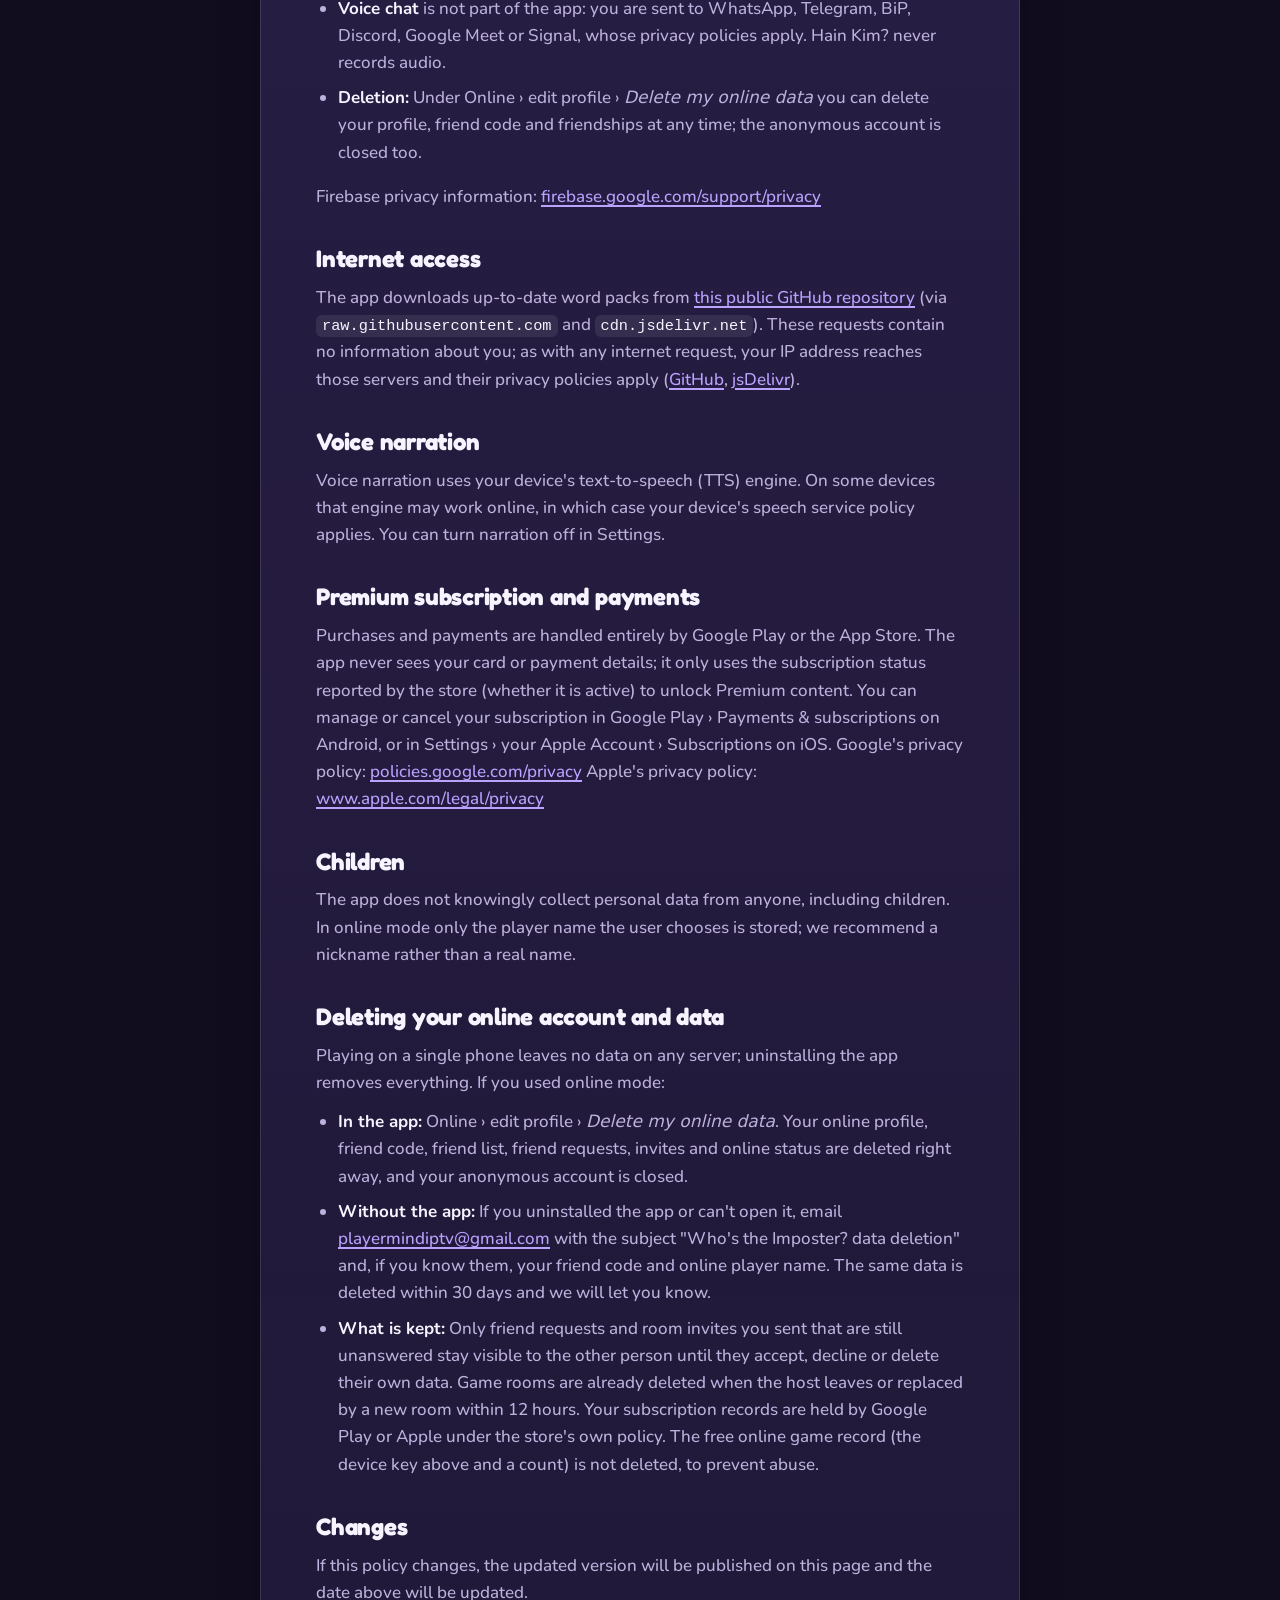
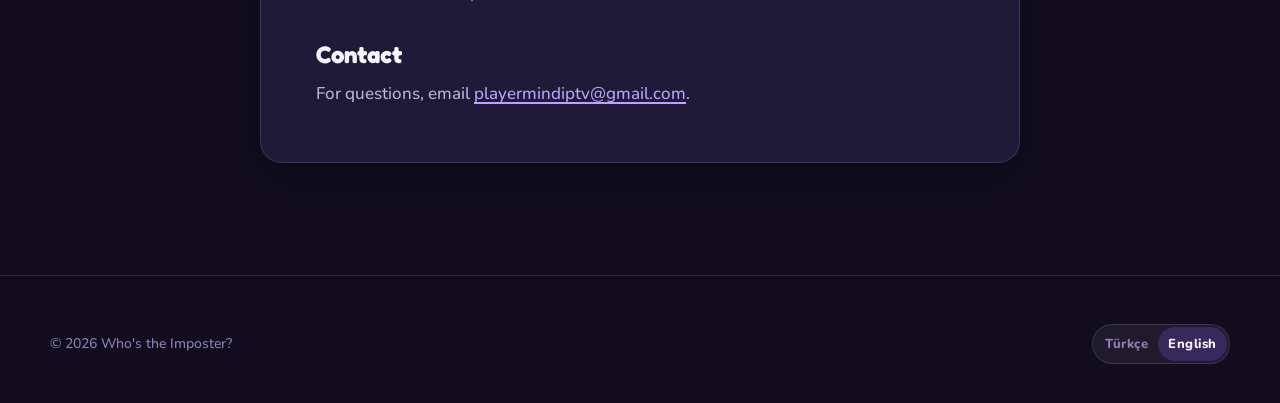
==== commit ec566bb4: "Gizlilik: iOS sürümü (App Store ödemeleri, anahtarlıktaki cihaz kimliği) Co-Authored-By: Claude Opus" ====
--- a/privacy/index.html
+++ b/privacy/index.html
@@ -62,8 +62,8 @@
     <article class="card policy" lang="tr">
       <img class="policy__mascot" src="../assets/img/mascots/detective.webp" alt="" width="390" height="395">
       <h1>Gizlilik Politikası</h1>
-      <p class="policy__updated">Son güncelleme: 29 Ekim 2026</p>
-      <p class="policy__intro">Hain Kim? (Android paket adı <code>com.hkn.hainkim</code>), arkadaş gruplarının tek bir telefonla ya da online olarak herkesin kendi telefonundan oynadığı bir parti oyunudur. Bu sayfa, uygulamanın hangi bilgileri nasıl kullandığını açıklar.</p>
+      <p class="policy__updated">Son güncelleme: 31 Ekim 2026</p>
+      <p class="policy__intro">Hain Kim? (Android ve iOS paket adı <code>com.hkn.hainkim</code>), arkadaş gruplarının tek bir telefonla ya da online olarak herkesin kendi telefonundan oynadığı bir parti oyunudur. Bu sayfa, uygulamanın hangi bilgileri nasıl kullandığını açıklar.</p>
 
       <ul class="policy__summary">
         <li>Tek telefonla oynarken hesap gerekmez; girdiğiniz her şey yalnızca kendi cihazınızda kalır.</li>
@@ -81,7 +81,7 @@
         <li><strong>Online profil:</strong> Seçtiğiniz oyuncu adı, renk ve maskot süsleri, arkadaş kodunuz ve (Premium süslerin görünmesi için) aboneliğinizin etkin olup olmadığı saklanır; odadaki oyuncular ve arkadaşlarınız bunları görür.</li>
         <li><strong>Arkadaşlar:</strong> Arkadaş listeniz, arkadaşlık istekleri, oda davetleri ve çevrimiçi olup olmadığınız saklanır; çevrimiçi durumunuzu arkadaşlarınız görür.</li>
         <li><strong>Oyun odaları:</strong> Odadaki oyuncular, oyun ayarları, oylar, tahminler ve çizimler oyun süresince saklanır. Oda sahibi odadan çıkınca oda silinir; terk edilen odalar en geç 12 saat sonra yeni bir odayla değiştirilir.</li>
-        <li><strong>Ücretsiz online oyun:</strong> İlk online oyununuzu kurduğunuzda, cihazınızın bu uygulamaya özel Android kimliğinden tek yönlü olarak (geri çevrilemeyecek şekilde) türetilen bir anahtar ve kullanılan ücretsiz oyun sayısı saklanır. Kimliğin kendisi gönderilmez; anahtar adınıza ya da hesabınıza bağlanmaz ve yalnızca uygulamayı silip yeniden yükleyerek ücretsiz oyunun tekrar alınmasını önlemek için kullanılır.</li>
+        <li><strong>Ücretsiz online oyun:</strong> İlk online oyununuzu kurduğunuzda, cihazınızın kimliğinden (Android'de bu uygulamaya özel Android kimliği, iOS'ta anahtarlıkta saklanan rastgele bir kimlik) tek yönlü olarak (geri çevrilemeyecek şekilde) türetilen bir anahtar ve kullanılan ücretsiz oyun sayısı saklanır. Kimliğin kendisi gönderilmez; anahtar adınıza ya da hesabınıza bağlanmaz ve yalnızca uygulamayı silip yeniden yükleyerek ücretsiz oyunun tekrar alınmasını önlemek için kullanılır.</li>
         <li><strong>Sesli sohbet</strong> uygulamanın içinde değildir: WhatsApp, Telegram, BiP, Discord, Google Meet ya da Signal'e yönlendirilirsiniz ve o uygulamaların gizlilik politikaları geçerlidir. Hain Kim? ses kaydetmez.</li>
         <li><strong>Silme:</strong> Online › profili düzenle › <em>Online verilerimi sil</em> ile profilinizi, arkadaş kodunuzu ve arkadaşlıklarınızı istediğiniz an silebilirsiniz; anonim hesap da kapatılır.</li>
       </ul>
@@ -94,7 +94,7 @@
       <p>Sesli anlatım, cihazınızdaki metin okuma (TTS) motorunu kullanır. Bazı cihazlarda bu motor internet üzerinden çalışabilir; bu durumda cihazınızın ses hizmetinin politikası geçerlidir. Sesli anlatımı Ayarlar'dan kapatabilirsiniz.</p>
 
       <h2>Premium abonelik ve ödemeler</h2>
-      <p>Satın alma ve ödemeler tamamen Google Play tarafından işlenir. Uygulama kart ya da ödeme bilgilerinizi görmez; yalnızca Google Play'in bildirdiği abonelik durumunu (etkin olup olmadığını) kullanarak Premium içeriği açar. Aboneliğinizi Google Play › Ödemeler ve abonelikler bölümünden yönetebilir veya iptal edebilirsiniz. Google'ın gizlilik politikası: <a href="https://policies.google.com/privacy">policies.google.com/privacy</a></p>
+      <p>Satın alma ve ödemeler tamamen Google Play ya da App Store tarafından işlenir. Uygulama kart ya da ödeme bilgilerinizi görmez; yalnızca mağazanın bildirdiği abonelik durumunu (etkin olup olmadığını) kullanarak Premium içeriği açar. Aboneliğinizi Android'de Google Play › Ödemeler ve abonelikler, iOS'ta Ayarlar › Apple hesabınız › Abonelikler bölümünden yönetebilir veya iptal edebilirsiniz. Google'ın gizlilik politikası: <a href="https://policies.google.com/privacy">policies.google.com/privacy</a> Apple'ın gizlilik politikası: <a href="https://www.apple.com/legal/privacy/">www.apple.com/legal/privacy</a></p>
 
       <h2>Çocuklar</h2>
       <p>Uygulama kimseden, çocuklar dahil, bilerek kişisel veri toplamaz. Online modda yalnızca kullanıcının kendi seçtiği oyuncu adı saklanır; gerçek ad yerine takma ad kullanılmasını öneririz.</p>
@@ -104,7 +104,7 @@
       <ul>
         <li><strong>Uygulamadan:</strong> Online › profili düzenle › <em>Online verilerimi sil</em>. Online profiliniz, arkadaş kodunuz, arkadaş listeniz, arkadaşlık istekleriniz, davetleriniz ve çevrimiçi durumunuz hemen silinir; anonim hesabınız kapatılır.</li>
         <li><strong>Uygulama olmadan:</strong> Uygulamayı kaldırdıysanız ya da açamıyorsanız <a href="mailto:playermindiptv@gmail.com?subject=Hain%20Kim%3F%20veri%20silme">playermindiptv@gmail.com</a> adresine "Hain Kim? veri silme" konulu bir e-posta gönderin; biliyorsanız arkadaş kodunuzu ve online oyuncu adınızı yazın. Aynı veriler en geç 30 gün içinde silinir ve size bildirilir.</li>
-        <li><strong>Saklanmaya devam eden:</strong> Yalnızca başkalarına gönderdiğiniz ve henüz yanıtlanmamış arkadaşlık istekleri ile oda davetleri, karşı taraf kabul edene, reddedene ya da kendi verilerini silene kadar onda görünür. Oyun odaları zaten oda sahibi çıkınca silinir ya da en geç 12 saat içinde yeni bir odayla değiştirilir. Abonelik kayıtlarınızı Google Play tutar; bunlar için Google Play'in kendi politikası geçerlidir. Ücretsiz online oyun kaydı (yukarıdaki cihaz anahtarı ve sayı) kötüye kullanımı önlemek için silinmez.</li>
+        <li><strong>Saklanmaya devam eden:</strong> Yalnızca başkalarına gönderdiğiniz ve henüz yanıtlanmamış arkadaşlık istekleri ile oda davetleri, karşı taraf kabul edene, reddedene ya da kendi verilerini silene kadar onda görünür. Oyun odaları zaten oda sahibi çıkınca silinir ya da en geç 12 saat içinde yeni bir odayla değiştirilir. Abonelik kayıtlarınızı Google Play ya da Apple tutar; bunlar için mağazanın kendi politikası geçerlidir. Ücretsiz online oyun kaydı (yukarıdaki cihaz anahtarı ve sayı) kötüye kullanımı önlemek için silinmez.</li>
       </ul>
 
       <h2>Değişiklikler</h2>
@@ -117,8 +117,8 @@
     <article class="card policy" lang="en">
       <img class="policy__mascot" src="../assets/img/mascots/detective.webp" alt="" width="390" height="395">
       <h1>Privacy Policy</h1>
-      <p class="policy__updated">Last updated: October 29, 2026</p>
-      <p class="policy__intro">Who's the Imposter? (Hain Kim?, Android package <code>com.hkn.hainkim</code>) is a party game that friends play on a single phone, or online with everyone on their own phone. This page explains what information the app uses and how.</p>
+      <p class="policy__updated">Last updated: October 31, 2026</p>
+      <p class="policy__intro">Who's the Imposter? (Hain Kim?, Android and iOS package <code>com.hkn.hainkim</code>) is a party game that friends play on a single phone, or online with everyone on their own phone. This page explains what information the app uses and how.</p>
 
       <ul class="policy__summary">
         <li>Playing on a single phone needs no account; everything you enter stays on your own device.</li>
@@ -136,7 +136,7 @@
         <li><strong>Online profile:</strong> The player name, color and mascot accessories you pick, your friend code and whether your subscription is active (so Premium accessories can be shown) are stored; players in your room and your friends can see them.</li>
         <li><strong>Friends:</strong> Your friend list, friend requests, room invites and whether you are online are stored; your friends can see your online status.</li>
         <li><strong>Game rooms:</strong> The players in a room, game settings, votes, guesses and drawings are stored while the game lasts. A room is deleted when its host leaves; abandoned rooms are replaced by a new room after 12 hours at most.</li>
-        <li><strong>Free online game:</strong> When you host your first online game, a key derived one-way (it can't be reversed) from your device's app-specific Android ID and the number of free games used are stored. The ID itself is never sent; the key isn't linked to your name or account and is only used to stop the free game from being claimed again by reinstalling the app.</li>
+        <li><strong>Free online game:</strong> When you host your first online game, a key derived one-way (it can't be reversed) from a device ID (on Android, the app-specific Android ID; on iOS, a random ID kept in the keychain) and the number of free games used are stored. The ID itself is never sent; the key isn't linked to your name or account and is only used to stop the free game from being claimed again by reinstalling the app.</li>
         <li><strong>Voice chat</strong> is not part of the app: you are sent to WhatsApp, Telegram, BiP, Discord, Google Meet or Signal, whose privacy policies apply. Hain Kim? never records audio.</li>
         <li><strong>Deletion:</strong> Under Online › edit profile › <em>Delete my online data</em> you can delete your profile, friend code and friendships at any time; the anonymous account is closed too.</li>
       </ul>
@@ -149,7 +149,7 @@
       <p>Voice narration uses your device's text-to-speech (TTS) engine. On some devices that engine may work online, in which case your device's speech service policy applies. You can turn narration off in Settings.</p>
 
       <h2>Premium subscription and payments</h2>
-      <p>Purchases and payments are handled entirely by Google Play. The app never sees your card or payment details; it only uses the subscription status reported by Google Play (whether it is active) to unlock Premium content. You can manage or cancel your subscription in Google Play › Payments &amp; subscriptions. Google's privacy policy: <a href="https://policies.google.com/privacy">policies.google.com/privacy</a></p>
+      <p>Purchases and payments are handled entirely by Google Play or the App Store. The app never sees your card or payment details; it only uses the subscription status reported by the store (whether it is active) to unlock Premium content. You can manage or cancel your subscription in Google Play › Payments &amp; subscriptions on Android, or in Settings › your Apple Account › Subscriptions on iOS. Google's privacy policy: <a href="https://policies.google.com/privacy">policies.google.com/privacy</a> Apple's privacy policy: <a href="https://www.apple.com/legal/privacy/">www.apple.com/legal/privacy</a></p>
 
       <h2>Children</h2>
       <p>The app does not knowingly collect personal data from anyone, including children. In online mode only the player name the user chooses is stored; we recommend a nickname rather than a real name.</p>
@@ -159,7 +159,7 @@
       <ul>
         <li><strong>In the app:</strong> Online › edit profile › <em>Delete my online data</em>. Your online profile, friend code, friend list, friend requests, invites and online status are deleted right away, and your anonymous account is closed.</li>
         <li><strong>Without the app:</strong> If you uninstalled the app or can't open it, email <a href="mailto:playermindiptv@gmail.com?subject=Who's%20the%20Imposter%3F%20data%20deletion">playermindiptv@gmail.com</a> with the subject "Who's the Imposter? data deletion" and, if you know them, your friend code and online player name. The same data is deleted within 30 days and we will let you know.</li>
-        <li><strong>What is kept:</strong> Only friend requests and room invites you sent that are still unanswered stay visible to the other person until they accept, decline or delete their own data. Game rooms are already deleted when the host leaves or replaced by a new room within 12 hours. Your subscription records are held by Google Play under its own policy. The free online game record (the device key above and a count) is not deleted, to prevent abuse.</li>
+        <li><strong>What is kept:</strong> Only friend requests and room invites you sent that are still unanswered stay visible to the other person until they accept, decline or delete their own data. Game rooms are already deleted when the host leaves or replaced by a new room within 12 hours. Your subscription records are held by Google Play or Apple under the store's own policy. The free online game record (the device key above and a count) is not deleted, to prevent abuse.</li>
       </ul>
 
       <h2>Changes</h2>
